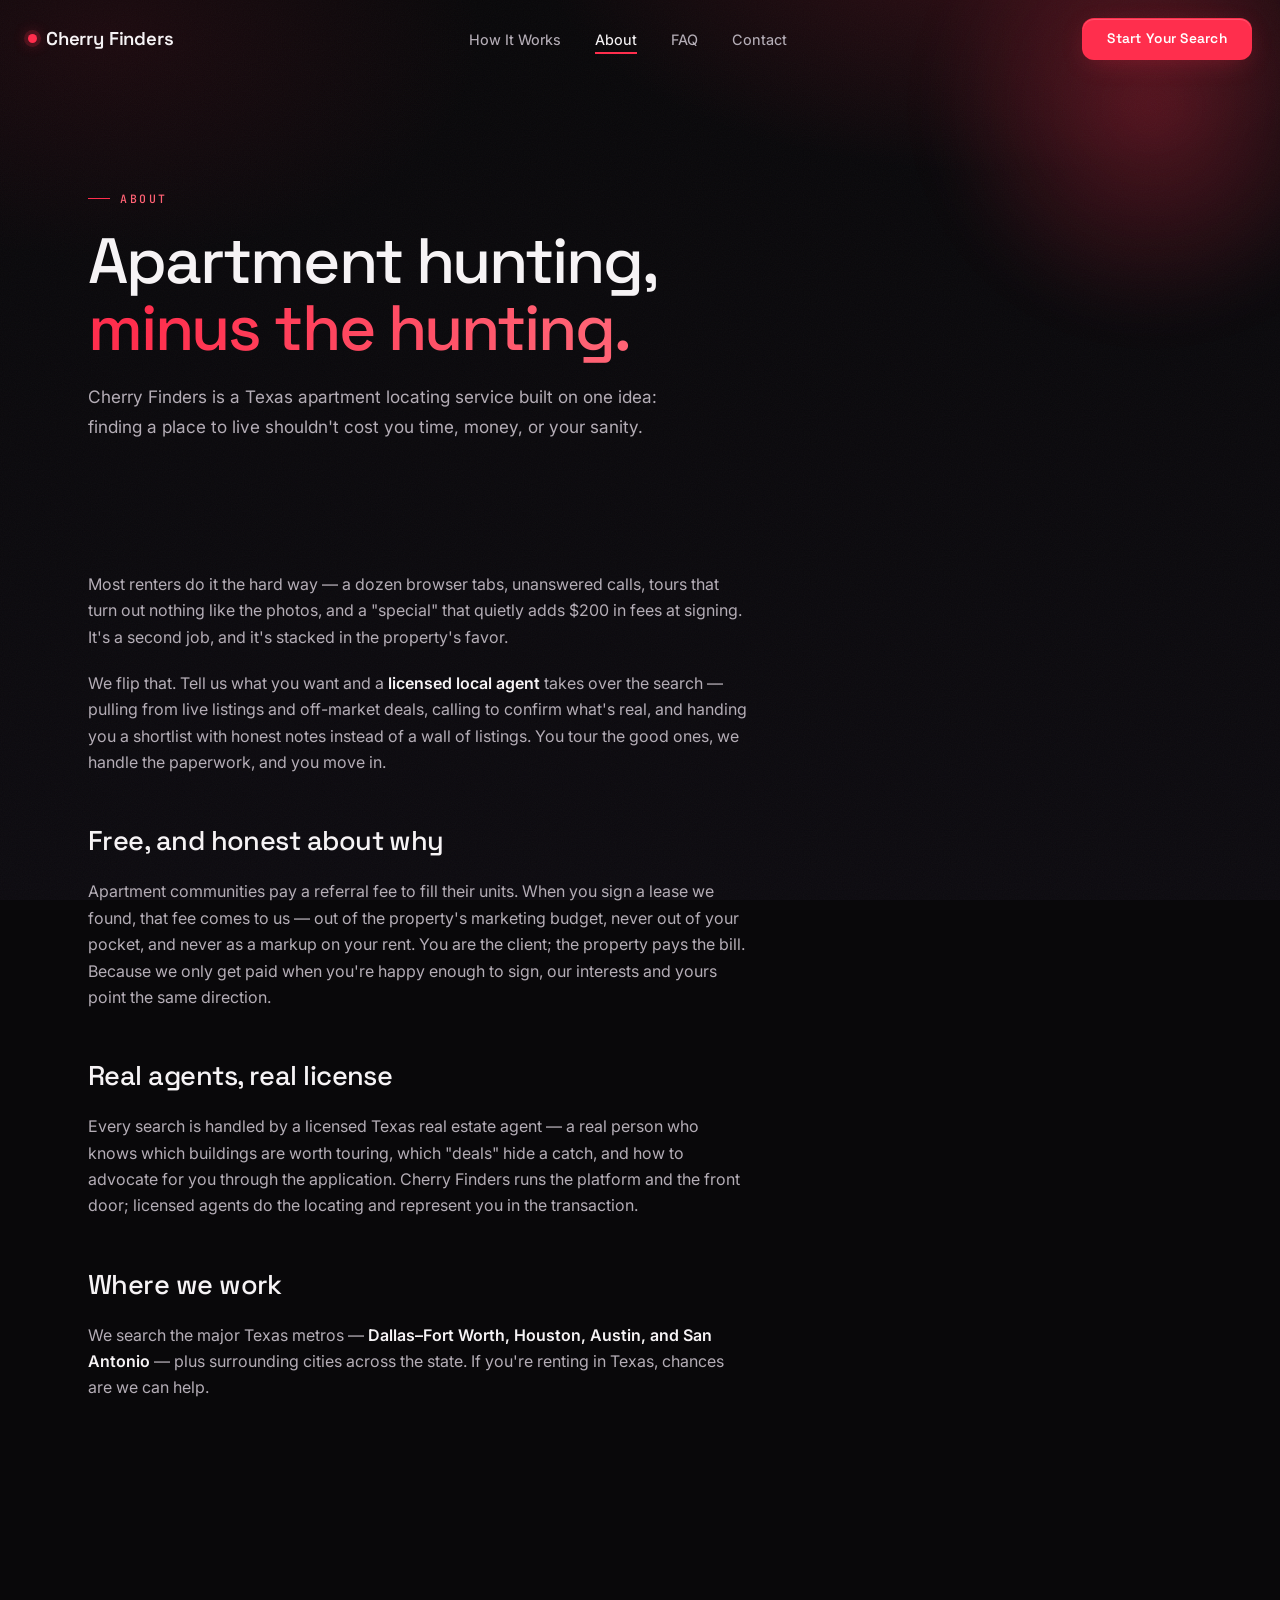
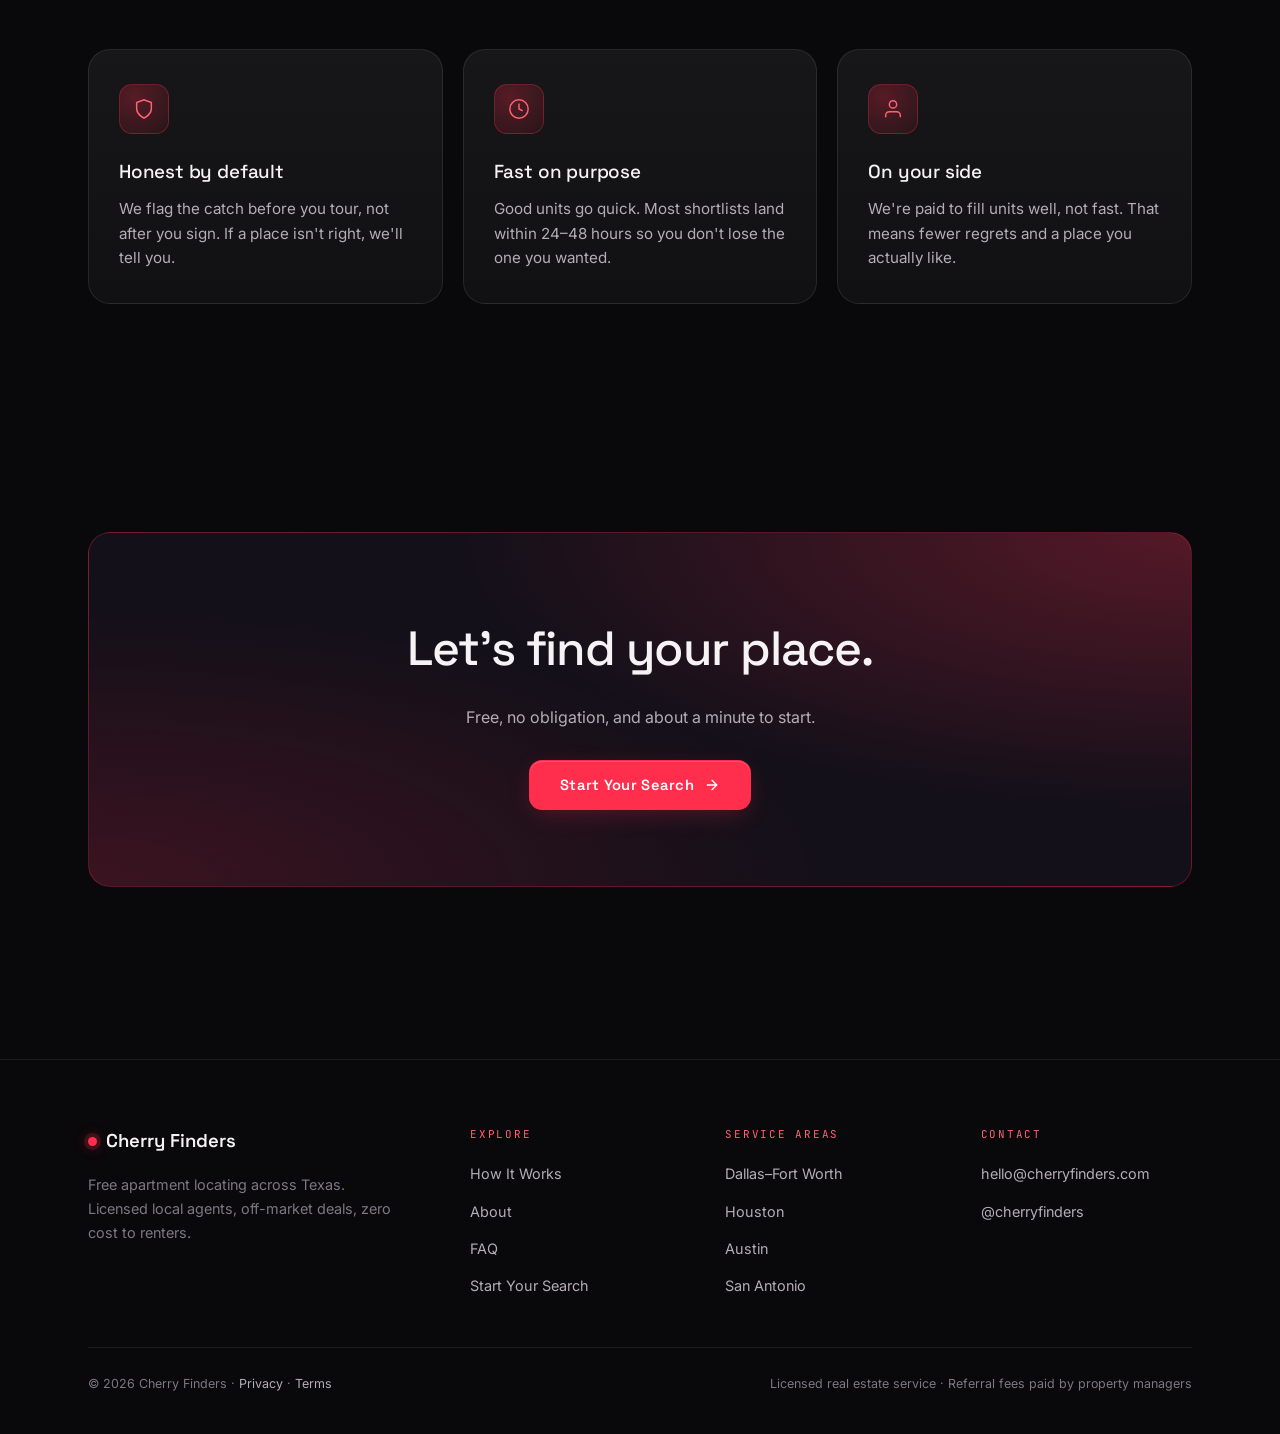
==== about.html @ 79b04521 "Add files via upload" ====
<!doctype html>
<html lang="en">
<head>
<meta charset="utf-8">
<meta name="viewport" content="width=device-width, initial-scale=1, viewport-fit=cover">
<meta name="description" content="About Cherry Finders — a Texas apartment locating service pairing renters with licensed local agents. Free to you, honest by design.">
<meta name="theme-color" content="#09080A">
<title>About</title>
<link rel="icon" href="data:image/svg+xml,%3Csvg xmlns='http://www.w3.org/2000/svg' viewBox='0 0 32 32'%3E%3Crect width='32' height='32' rx='7' fill='%2309080A'/%3E%3Ccircle cx='16' cy='19' r='7' fill='%23FF2E4D'/%3E%3Cpath d='M16 12 C18 6, 23 5, 26 6' stroke='%23FF6274' stroke-width='2' fill='none' stroke-linecap='round'/%3E%3C/svg%3E">
<link rel="preconnect" href="https://fonts.googleapis.com">
<link rel="preconnect" href="https://fonts.gstatic.com" crossorigin>
<link rel="stylesheet" href="https://fonts.googleapis.com/css2?family=Space+Grotesk:wght@400;500;600;700&family=Inter:wght@400;500;600&family=JetBrains+Mono:wght@400;500&display=swap">
<link rel="stylesheet" href="style.css">
</head>
<body>

<nav class="nav">
  <a class="brand" href="index.html"><span class="brand-dot"></span>Cherry Finders</a>
  <ul class="nav-links">
    <li><a href="how-it-works.html">How It Works</a></li>
    <li><a href="about.html" aria-current="page">About</a></li>
    <li><a href="faq.html">FAQ</a></li>
    <li><a href="contact.html">Contact</a></li>
  </ul>
  <div class="nav-right">
    <a class="btn btn-cherry" href="search.html">Start Your Search</a>
    <button class="nav-toggle" aria-label="Open menu" aria-expanded="false" aria-controls="mobileMenu"><span></span></button>
  </div>
</nav>
<div class="mobile-menu" id="mobileMenu">
  <a href="how-it-works.html">How It Works</a>
  <a href="about.html">About</a>
  <a href="faq.html">FAQ</a>
  <a href="contact.html">Contact</a>
  <a class="btn btn-cherry" href="search.html">Start Your Search</a>
</div>

<header class="page-head">
  <div class="hero-blob" aria-hidden="true"></div>
  <div class="wrap">
    <span class="eyebrow">About</span>
    <h1>Apartment hunting,<br><span class="grad">minus the hunting.</span></h1>
    <p class="lead">Cherry Finders is a Texas apartment locating service built on one idea: finding a place to live shouldn't cost you time, money, or your sanity.</p>
  </div>
</header>

<section class="section" style="padding-top:clamp(24px,4vw,48px)">
  <div class="wrap">
    <div class="prose reveal">
      <p>Most renters do it the hard way — a dozen browser tabs, unanswered calls, tours that turn out nothing like the photos, and a "special" that quietly adds $200 in fees at signing. It's a second job, and it's stacked in the property's favor.</p>
      <p>We flip that. Tell us what you want and a <strong>licensed local agent</strong> takes over the search — pulling from live listings and off-market deals, calling to confirm what's real, and handing you a shortlist with honest notes instead of a wall of listings. You tour the good ones, we handle the paperwork, and you move in.</p>

      <h2>Free, and honest about why</h2>
      <p>Apartment communities pay a referral fee to fill their units. When you sign a lease we found, that fee comes to us — out of the property's marketing budget, never out of your pocket, and never as a markup on your rent. You are the client; the property pays the bill. Because we only get paid when you're happy enough to sign, our interests and yours point the same direction.</p>

      <h2>Real agents, real license</h2>
      <p>Every search is handled by a licensed Texas real estate agent — a real person who knows which buildings are worth touring, which "deals" hide a catch, and how to advocate for you through the application. Cherry Finders runs the platform and the front door; licensed agents do the locating and represent you in the transaction.</p>

      <h2>Where we work</h2>
      <p>We search the major Texas metros — <strong>Dallas–Fort Worth, Houston, Austin, and San Antonio</strong> — plus surrounding cities across the state. If you're renting in Texas, chances are we can help.</p>
    </div>
  </div>
</section>

<!-- VALUES -->
<section class="section section--tight">
  <div class="wrap">
    <div class="grid grid-3 reveal">
      <article class="feature">
        <div class="feat-icon"><svg viewBox="0 0 24 24"><path d="M12 22s8-4 8-10V5l-8-3-8 3v7c0 6 8 10 8 10z"/></svg></div>
        <h3>Honest by default</h3>
        <p>We flag the catch before you tour, not after you sign. If a place isn't right, we'll tell you.</p>
      </article>
      <article class="feature reveal-d1">
        <div class="feat-icon"><svg viewBox="0 0 24 24"><circle cx="12" cy="12" r="10"/><polyline points="12 6 12 12 16 14"/></svg></div>
        <h3>Fast on purpose</h3>
        <p>Good units go quick. Most shortlists land within 24–48 hours so you don't lose the one you wanted.</p>
      </article>
      <article class="feature reveal-d2">
        <div class="feat-icon"><svg viewBox="0 0 24 24"><path d="M20 21v-2a4 4 0 0 0-4-4H8a4 4 0 0 0-4 4v2"/><circle cx="12" cy="7" r="4"/></svg></div>
        <h3>On your side</h3>
        <p>We're paid to fill units well, not fast. That means fewer regrets and a place you actually like.</p>
      </article>
    </div>
  </div>
</section>

<section class="section">
  <div class="wrap">
    <div class="cta-band reveal">
      <h2>Let's find your place.</h2>
      <p>Free, no obligation, and about a minute to start.</p>
      <a class="btn btn-cherry btn-lg" href="search.html">Start Your Search
        <svg viewBox="0 0 24 24" fill="none" stroke="currentColor" stroke-width="2" stroke-linecap="round" stroke-linejoin="round"><line x1="5" y1="12" x2="19" y2="12"/><polyline points="12 5 19 12 12 19"/></svg>
      </a>
    </div>
  </div>
</section>

<footer class="footer">
  <div class="wrap">
    <div class="footer-grid">
      <div>
        <a class="footer-brand" href="index.html"><span class="brand-dot"></span>Cherry Finders</a>
        <p class="footer-tag">Free apartment locating across Texas. Licensed local agents, off-market deals, zero cost to renters.</p>
      </div>
      <div>
        <div class="foot-label">Explore</div>
        <ul class="foot-links">
          <li><a href="how-it-works.html">How It Works</a></li>
          <li><a href="about.html">About</a></li>
          <li><a href="faq.html">FAQ</a></li>
          <li><a href="search.html">Start Your Search</a></li>
        </ul>
      </div>
      <div>
        <div class="foot-label">Service Areas</div>
        <ul class="foot-links">
          <li><a href="search.html">Dallas–Fort Worth</a></li>
          <li><a href="search.html">Houston</a></li>
          <li><a href="search.html">Austin</a></li>
          <li><a href="search.html">San Antonio</a></li>
        </ul>
      </div>
      <div>
        <div class="foot-label">Contact</div>
        <ul class="foot-links">
          <li><a href="mailto:hello@cherryfinders.com">hello@cherryfinders.com</a></li>
          <li><a href="https://instagram.com/cherryfinders" target="_blank" rel="noopener">@cherryfinders</a></li>
        </ul>
      </div>
    </div>
    <div class="footer-bottom">
      <p>© <span data-year>2026</span> Cherry Finders · <a href="contact.html">Privacy</a> · <a href="contact.html">Terms</a></p>
      <p>Licensed real estate service · Referral fees paid by property managers</p>
    </div>
  </div>
</footer>

<script src="main.js"></script>
</body>
</html>
---- style.css ----
/* ============================================================
   CHERRY FINDERS — shared design system
   "Midnight Cherry" — dark, sleek, futuristic
   One stylesheet for every page.
   ============================================================ */

/* ── FONTS ─────────────────────────────────────────────────── */
/* Loaded via <link> in each page's <head>:
   Space Grotesk (display/ui) · Inter (body) · JetBrains Mono (labels) */

/* ── TOKENS ────────────────────────────────────────────────── */
:root {
  /* warm near-blacks */
  --void:      #09080A;
  --void-2:    #0D0B10;
  --panel:     #141019;
  --panel-2:   #1A1520;

  /* glass */
  --glass:     rgba(255,255,255,0.035);
  --glass-2:   rgba(255,255,255,0.06);
  --glass-brd: rgba(255,255,255,0.09);
  --glass-brd-2: rgba(255,255,255,0.16);

  /* cherry — the one accent */
  --cherry:      #FF2E4D;
  --cherry-2:    #FF6274;
  --cherry-deep: #C81E3A;
  --cherry-ink:  #3A0D16;
  --cherry-glow: rgba(255,46,77,0.30);

  /* text (warm whites) */
  --text:   #F6F3F5;
  --text-2: #B4ADB6;
  --text-3: #7E7784;

  --line:   rgba(255,255,255,0.08);
  --line-2: rgba(255,255,255,0.14);

  --radius:   16px;
  --radius-lg: 22px;
  --radius-sm: 10px;

  --wrap: 1160px;
  --ease: cubic-bezier(.22,.61,.36,1);

  color-scheme: dark;
}

/* ── RESET ─────────────────────────────────────────────────── */
*, *::before, *::after { box-sizing: border-box; }

html { scroll-behavior: smooth; -webkit-text-size-adjust: 100%; }

body {
  margin: 0;
  background: var(--void);
  color: var(--text);
  font-family: 'Inter', system-ui, -apple-system, sans-serif;
  font-size: 16px;
  line-height: 1.65;
  overflow-x: hidden;
  -webkit-font-smoothing: antialiased;
  text-rendering: optimizeLegibility;
  position: relative;
}

/* Fixed ambient background: warm void + faint cherry glow + grain */
body::before {
  content: '';
  position: fixed;
  inset: 0;
  z-index: -2;
  background:
    radial-gradient(60% 42% at 78% -6%, rgba(255,46,77,0.16), transparent 60%),
    radial-gradient(48% 40% at 8% 4%, rgba(200,30,58,0.10), transparent 62%),
    linear-gradient(180deg, var(--void) 0%, var(--void-2) 100%);
}
/* Subtle film grain for depth */
body::after {
  content: '';
  position: fixed;
  inset: 0;
  z-index: -1;
  pointer-events: none;
  opacity: 0.035;
  background-image: url("data:image/svg+xml,%3Csvg xmlns='http://www.w3.org/2000/svg' width='140' height='140'%3E%3Cfilter id='n'%3E%3CfeTurbulence type='fractalNoise' baseFrequency='0.85' numOctaves='2' stitchTiles='stitch'/%3E%3C/filter%3E%3Crect width='100%25' height='100%25' filter='url(%23n)'/%3E%3C/svg%3E");
}

img { max-width: 100%; display: block; }
a { color: inherit; }

::selection { background: var(--cherry); color: #fff; }

:focus-visible {
  outline: 2px solid var(--cherry-2);
  outline-offset: 3px;
  border-radius: 3px;
}

/* ── TYPO PRIMITIVES ───────────────────────────────────────── */
.display {
  font-family: 'Space Grotesk', 'Inter', sans-serif;
  font-weight: 500;
  letter-spacing: -0.02em;
  line-height: 1.04;
  text-wrap: balance;
}

.eyebrow {
  font-family: 'JetBrains Mono', ui-monospace, monospace;
  font-size: 0.72rem;
  font-weight: 500;
  letter-spacing: 0.22em;
  text-transform: uppercase;
  color: var(--cherry-2);
  display: inline-flex;
  align-items: center;
  gap: 10px;
}
.eyebrow::before {
  content: '';
  width: 22px;
  height: 1px;
  background: var(--cherry);
  display: inline-block;
}

.h2 {
  font-family: 'Space Grotesk', sans-serif;
  font-weight: 500;
  font-size: clamp(2rem, 4.4vw, 3.3rem);
  letter-spacing: -0.02em;
  line-height: 1.08;
  margin: 18px 0 0;
  text-wrap: balance;
  color: var(--text);
}
.h3 {
  font-family: 'Space Grotesk', sans-serif;
  font-weight: 500;
  font-size: 1.35rem;
  letter-spacing: -0.01em;
  line-height: 1.2;
  margin: 0;
  color: var(--text);
}
.grad {
  background: linear-gradient(100deg, var(--cherry) 10%, var(--cherry-2) 90%);
  -webkit-background-clip: text;
  background-clip: text;
  color: transparent;
}
.lead {
  font-size: 1.075rem;
  color: var(--text-2);
  line-height: 1.72;
  max-width: 54ch;
}
.mono { font-family: 'JetBrains Mono', ui-monospace, monospace; }

/* ── LAYOUT ────────────────────────────────────────────────── */
.wrap {
  width: 100%;
  max-width: var(--wrap);
  margin: 0 auto;
  padding-inline: 28px;
}
.section { padding-block: clamp(72px, 11vw, 132px); position: relative; }
.section--tight { padding-block: clamp(56px, 8vw, 96px); }

.divider {
  height: 1px;
  border: 0;
  margin: 0;
  background: linear-gradient(90deg, transparent, var(--line-2), transparent);
}

/* ── NAV ───────────────────────────────────────────────────── */
.nav {
  position: fixed;
  top: 0; left: 0; right: 0;
  z-index: 200;
  padding: calc(env(safe-area-inset-top, 0px) + 18px) 28px 18px;
  display: flex;
  align-items: center;
  justify-content: space-between;
  transition: background .35s var(--ease), padding .35s var(--ease), border-color .35s;
  border-bottom: 1px solid transparent;
}
.nav.scrolled {
  background: rgba(9,8,10,0.72);
  backdrop-filter: blur(16px) saturate(140%);
  -webkit-backdrop-filter: blur(16px) saturate(140%);
  border-bottom-color: var(--line);
  padding-top: calc(env(safe-area-inset-top, 0px) + 12px);
  padding-bottom: 12px;
}
.brand {
  font-family: 'Space Grotesk', sans-serif;
  font-weight: 600;
  font-size: 1.16rem;
  letter-spacing: -0.01em;
  color: var(--text);
  text-decoration: none;
  display: inline-flex;
  align-items: center;
  gap: 9px;
  white-space: nowrap;
}
.brand-dot {
  width: 9px; height: 9px;
  border-radius: 50%;
  background: var(--cherry);
  box-shadow: 0 0 0 4px rgba(255,46,77,0.16), 0 0 14px 2px var(--cherry-glow);
  flex-shrink: 0;
}
.nav-links {
  display: flex;
  align-items: center;
  gap: 34px;
  list-style: none;
  margin: 0; padding: 0;
}
.nav-links a {
  font-size: 0.9rem;
  font-weight: 450;
  color: var(--text-2);
  text-decoration: none;
  transition: color .2s;
  position: relative;
}
.nav-links a:hover, .nav-links a[aria-current="page"] { color: var(--text); }
.nav-links a[aria-current="page"]::after {
  content: '';
  position: absolute;
  left: 0; right: 0; bottom: -6px;
  height: 1.5px;
  background: var(--cherry);
}
.nav-right { display: flex; align-items: center; gap: 18px; }

/* Hamburger */
.nav-toggle {
  display: none;
  width: 42px; height: 42px;
  border: 1px solid var(--glass-brd);
  background: var(--glass);
  border-radius: 11px;
  cursor: pointer;
  padding: 0;
  position: relative;
}
.nav-toggle span,
.nav-toggle span::before,
.nav-toggle span::after {
  content: '';
  position: absolute;
  left: 50%; top: 50%;
  width: 17px; height: 1.5px;
  background: var(--text);
  transform: translate(-50%,-50%);
  transition: transform .3s var(--ease), opacity .2s;
}
.nav-toggle span::before { transform: translate(-50%,-6px); }
.nav-toggle span::after  { transform: translate(-50%,5px); }
body.menu-open .nav-toggle span { background: transparent; }
body.menu-open .nav-toggle span::before { transform: translate(-50%,-50%) rotate(45deg); }
body.menu-open .nav-toggle span::after  { transform: translate(-50%,-50%) rotate(-45deg); }

/* Mobile menu overlay */
.mobile-menu {
  position: fixed;
  inset: 0;
  z-index: 150;
  background: rgba(9,8,10,0.96);
  backdrop-filter: blur(20px);
  -webkit-backdrop-filter: blur(20px);
  display: flex;
  flex-direction: column;
  justify-content: center;
  gap: 8px;
  padding: 32px;
  opacity: 0;
  visibility: hidden;
  transition: opacity .35s var(--ease), visibility .35s;
}
body.menu-open .mobile-menu { opacity: 1; visibility: visible; }
.mobile-menu a {
  font-family: 'Space Grotesk', sans-serif;
  font-size: 2rem;
  font-weight: 500;
  color: var(--text);
  text-decoration: none;
  padding: 10px 0;
  letter-spacing: -0.01em;
  border-bottom: 1px solid var(--line);
  transition: color .2s, padding-left .2s;
}
.mobile-menu a:hover { color: var(--cherry-2); padding-left: 8px; }
.mobile-menu .btn { margin-top: 24px; font-size: 0.9rem; }

/* ── BUTTONS ───────────────────────────────────────────────── */
.btn {
  --bg: var(--cherry);
  display: inline-flex;
  align-items: center;
  justify-content: center;
  gap: 10px;
  font-family: 'Space Grotesk', sans-serif;
  font-size: 0.86rem;
  font-weight: 600;
  letter-spacing: 0.02em;
  padding: 13px 24px;
  border-radius: 12px;
  border: 1px solid transparent;
  cursor: pointer;
  text-decoration: none;
  transition: transform .18s var(--ease), background .2s, box-shadow .25s, border-color .2s, color .2s;
  white-space: nowrap;
  line-height: 1;
}
.btn svg { width: 16px; height: 16px; }
.btn-cherry {
  background: var(--cherry);
  color: #fff;
  box-shadow: 0 6px 26px -6px var(--cherry-glow), inset 0 1px 0 rgba(255,255,255,0.18);
}
.btn-cherry:hover {
  background: var(--cherry-2);
  transform: translateY(-2px);
  box-shadow: 0 12px 34px -6px var(--cherry-glow), inset 0 1px 0 rgba(255,255,255,0.2);
}
.btn-ghost {
  background: var(--glass);
  color: var(--text);
  border-color: var(--glass-brd);
  backdrop-filter: blur(6px);
}
.btn-ghost:hover {
  border-color: var(--glass-brd-2);
  background: var(--glass-2);
  transform: translateY(-2px);
}
.btn-lg { padding: 16px 30px; font-size: 0.92rem; border-radius: 13px; }
.btn-block { width: 100%; }

/* ── HERO ──────────────────────────────────────────────────── */
.hero {
  position: relative;
  padding-top: clamp(150px, 22vh, 220px);
  padding-bottom: clamp(72px, 11vw, 128px);
  overflow: hidden;
}
.hero-grid {
  position: absolute;
  inset: 0;
  z-index: -1;
  background-image:
    linear-gradient(var(--line) 1px, transparent 1px),
    linear-gradient(90deg, var(--line) 1px, transparent 1px);
  background-size: 58px 58px;
  -webkit-mask-image: radial-gradient(120% 90% at 70% 0%, #000 20%, transparent 72%);
          mask-image: radial-gradient(120% 90% at 70% 0%, #000 20%, transparent 72%);
  opacity: 0.5;
}
.hero-blob {
  position: absolute;
  top: -18%; right: -8%;
  width: 620px; height: 620px;
  max-width: 90vw;
  border-radius: 50%;
  z-index: -1;
  background: radial-gradient(circle at 50% 50%, rgba(255,46,77,0.30), rgba(255,46,77,0.05) 55%, transparent 70%);
  filter: blur(20px);
  animation: drift 16s var(--ease) infinite alternate;
}
@keyframes drift {
  from { transform: translate(0,0) scale(1); }
  to   { transform: translate(-40px,30px) scale(1.08); }
}
.hero-inner { max-width: 820px; }
.hero h1 {
  font-family: 'Space Grotesk', sans-serif;
  font-weight: 500;
  font-size: clamp(2.7rem, 7vw, 5.2rem);
  letter-spacing: -0.03em;
  line-height: 1.02;
  margin: 22px 0 0;
  text-wrap: balance;
}
.hero p.lead { margin-top: 26px; font-size: clamp(1.05rem, 1.6vw, 1.22rem); max-width: 46ch; }
.hero-actions {
  display: flex;
  flex-wrap: wrap;
  gap: 14px;
  margin-top: 38px;
}
.trust-row {
  display: flex;
  flex-wrap: wrap;
  align-items: center;
  gap: 12px 26px;
  margin-top: 46px;
  padding-top: 28px;
  border-top: 1px solid var(--line);
  font-family: 'JetBrains Mono', monospace;
  font-size: 0.78rem;
  color: var(--text-3);
  letter-spacing: 0.02em;
}
.trust-row b { color: var(--text); font-weight: 600; }
.trust-row .star { color: var(--cherry-2); }
.trust-sep { width: 1px; height: 14px; background: var(--line-2); }

/* ── PANEL / CARD PRIMITIVES ───────────────────────────────── */
.panel {
  background: linear-gradient(180deg, var(--glass-2), var(--glass));
  border: 1px solid var(--glass-brd);
  border-radius: var(--radius-lg);
  backdrop-filter: blur(8px);
  -webkit-backdrop-filter: blur(8px);
}

/* split two-column block (collapses on mobile) */
.split { display: grid; grid-template-columns: 1.05fr 0.95fr; gap: 44px; align-items: center; }
@media (max-width: 820px) { .split { grid-template-columns: 1fr; gap: 30px; } }

/* section header block */
.sec-head { max-width: 640px; }
.sec-head .lead { margin-top: 18px; }
.sec-head--center { margin-inline: auto; text-align: center; }
.sec-head--center .eyebrow { justify-content: center; }
.sec-head--center .lead { margin-inline: auto; }

/* ── FEATURE GRID ──────────────────────────────────────────── */
.grid { display: grid; gap: 20px; }
.grid-3 { grid-template-columns: repeat(3, 1fr); }
.grid-2 { grid-template-columns: repeat(2, 1fr); }

.feature {
  position: relative;
  padding: 34px 30px 32px;
  background: linear-gradient(180deg, var(--glass-2), var(--glass));
  border: 1px solid var(--glass-brd);
  border-radius: var(--radius-lg);
  overflow: hidden;
  transition: transform .3s var(--ease), border-color .3s, box-shadow .3s;
}
.feature::after {
  content: '';
  position: absolute;
  inset: 0;
  border-radius: inherit;
  padding: 1px;
  background: linear-gradient(140deg, var(--cherry), transparent 45%);
  -webkit-mask: linear-gradient(#000 0 0) content-box, linear-gradient(#000 0 0);
          mask: linear-gradient(#000 0 0) content-box, linear-gradient(#000 0 0);
  -webkit-mask-composite: xor;
          mask-composite: exclude;
  opacity: 0;
  transition: opacity .3s;
  pointer-events: none;
}
.feature:hover { transform: translateY(-5px); border-color: var(--glass-brd-2); box-shadow: 0 22px 50px -24px rgba(0,0,0,0.7); }
.feature:hover::after { opacity: 0.7; }
.feat-icon {
  width: 50px; height: 50px;
  border-radius: 13px;
  display: grid; place-items: center;
  background: radial-gradient(circle at 30% 25%, rgba(255,46,77,0.28), rgba(255,46,77,0.08));
  border: 1px solid rgba(255,46,77,0.30);
  margin-bottom: 22px;
}
.feat-icon svg { width: 22px; height: 22px; fill: none; stroke: var(--cherry-2); stroke-width: 1.6; }
.feature h3 { font-family: 'Space Grotesk', sans-serif; font-size: 1.18rem; font-weight: 500; margin: 0 0 10px; letter-spacing: -0.01em; }
.feature p { margin: 0; font-size: 0.95rem; color: var(--text-2); line-height: 1.62; }

/* ── STEPS ─────────────────────────────────────────────────── */
.steps { display: grid; gap: 18px; grid-template-columns: repeat(4, 1fr); counter-reset: step; }
.step {
  position: relative;
  padding: 30px 24px;
  border: 1px solid var(--glass-brd);
  border-radius: var(--radius);
  background: var(--glass);
  transition: border-color .3s, transform .3s var(--ease);
}
.step:hover { border-color: var(--glass-brd-2); transform: translateY(-4px); }
.step-n {
  font-family: 'JetBrains Mono', monospace;
  font-size: 0.75rem;
  letter-spacing: 0.1em;
  color: var(--cherry-2);
  margin-bottom: 18px;
}
.step h3 { font-family: 'Space Grotesk', sans-serif; font-size: 1.15rem; font-weight: 500; margin: 0 0 9px; }
.step p { margin: 0; font-size: 0.92rem; color: var(--text-2); line-height: 1.6; }

/* ── STATS ─────────────────────────────────────────────────── */
.stats {
  display: grid;
  grid-template-columns: repeat(4, 1fr);
  border: 1px solid var(--glass-brd);
  border-radius: var(--radius-lg);
  overflow: hidden;
  background: linear-gradient(180deg, var(--glass-2), transparent);
}
.stat {
  padding: 40px 28px;
  border-right: 1px solid var(--line);
  text-align: center;
}
.stat:last-child { border-right: 0; }
.stat-num {
  font-family: 'Space Grotesk', sans-serif;
  font-weight: 400;
  font-size: clamp(2.4rem, 4vw, 3.2rem);
  letter-spacing: -0.03em;
  line-height: 1;
  color: var(--text);
}
.stat-num .grad { font-weight: 500; }
.stat-label {
  font-family: 'JetBrains Mono', monospace;
  font-size: 0.7rem;
  letter-spacing: 0.16em;
  text-transform: uppercase;
  color: var(--text-3);
  margin-top: 12px;
}

/* ── TESTIMONIALS ──────────────────────────────────────────── */
.quotes { display: grid; grid-template-columns: repeat(3,1fr); gap: 20px; }
.quote {
  padding: 32px 28px;
  border: 1px solid var(--glass-brd);
  border-radius: var(--radius-lg);
  background: linear-gradient(180deg, var(--glass-2), var(--glass));
  position: relative;
}
.quote .stars { color: var(--cherry-2); letter-spacing: 3px; font-size: 0.82rem; margin-bottom: 16px; }
.quote p {
  font-family: 'Space Grotesk', sans-serif;
  font-size: 1.05rem;
  font-weight: 400;
  line-height: 1.5;
  color: var(--text);
  margin: 0 0 20px;
  letter-spacing: -0.01em;
}
.quote .who { font-size: 0.82rem; font-weight: 600; color: var(--text); }
.quote .where { font-family: 'JetBrains Mono', monospace; font-size: 0.7rem; color: var(--cherry-2); margin-top: 3px; letter-spacing: 0.08em; }

/* ── CITIES / PILLS ────────────────────────────────────────── */
.pills { display: flex; flex-wrap: wrap; gap: 12px; }
.pill {
  font-family: 'JetBrains Mono', monospace;
  font-size: 0.82rem;
  letter-spacing: 0.04em;
  padding: 11px 20px;
  border: 1px solid var(--glass-brd);
  border-radius: 100px;
  background: var(--glass);
  color: var(--text-2);
  transition: border-color .25s, color .25s, background .25s;
}
.pill:hover { border-color: var(--cherry); color: var(--text); background: rgba(255,46,77,0.08); }

/* ── CTA BAND ──────────────────────────────────────────────── */
.cta-band {
  position: relative;
  border-radius: var(--radius-lg);
  padding: clamp(44px, 6vw, 76px);
  overflow: hidden;
  border: 1px solid rgba(255,46,77,0.28);
  background:
    radial-gradient(120% 140% at 100% 0%, rgba(255,46,77,0.28), transparent 55%),
    radial-gradient(120% 140% at 0% 100%, rgba(200,30,58,0.22), transparent 55%),
    var(--panel);
  text-align: center;
}
.cta-band h2 { font-family: 'Space Grotesk', sans-serif; font-weight: 500; font-size: clamp(1.9rem,4vw,3rem); letter-spacing: -0.02em; margin: 0; text-wrap: balance; }
.cta-band p { color: var(--text-2); margin: 16px auto 0; max-width: 46ch; }
.cta-band .btn { margin-top: 30px; }

/* ── FORMS ─────────────────────────────────────────────────── */
.form-layout {
  display: grid;
  grid-template-columns: 0.85fr 1.15fr;
  gap: 56px;
  align-items: start;
}
.form-aside .lead { margin-top: 18px; }
.form-checklist { list-style: none; margin: 30px 0 0; padding: 0; display: flex; flex-direction: column; gap: 14px; }
.form-checklist li { display: flex; gap: 13px; align-items: flex-start; font-size: 0.92rem; color: var(--text-2); }
.form-checklist svg { width: 20px; height: 20px; flex-shrink: 0; stroke: var(--cherry-2); fill: none; stroke-width: 2; margin-top: 1px; }

.form-card { padding: clamp(28px, 4vw, 42px); }
.form-card h2 { font-family: 'Space Grotesk', sans-serif; font-weight: 500; font-size: 1.5rem; margin: 0 0 6px; letter-spacing: -0.01em; }
.form-card .form-note { font-family: 'JetBrains Mono', monospace; font-size: 0.72rem; color: var(--text-3); letter-spacing: 0.06em; margin-bottom: 26px; }

.field { display: flex; flex-direction: column; gap: 7px; margin-bottom: 16px; }
.field > label,
.field-label {
  font-family: 'JetBrains Mono', monospace;
  font-size: 0.68rem;
  letter-spacing: 0.1em;
  text-transform: uppercase;
  color: var(--text-3);
}
.field-row { display: grid; grid-template-columns: 1fr 1fr; gap: 14px; }

input, select, textarea {
  width: 100%;
  font-family: 'Inter', sans-serif;
  font-size: 0.95rem;
  color: var(--text);
  background: rgba(255,255,255,0.03);
  border: 1px solid var(--glass-brd);
  border-radius: var(--radius-sm);
  padding: 13px 14px;
  outline: none;
  transition: border-color .2s, background .2s, box-shadow .2s;
  -webkit-appearance: none;
  appearance: none;
}
input::placeholder, textarea::placeholder { color: var(--text-3); }
input:focus, select:focus, textarea:focus {
  border-color: var(--cherry);
  background: rgba(255,46,77,0.05);
  box-shadow: 0 0 0 3px rgba(255,46,77,0.14);
}
select {
  background-image: url("data:image/svg+xml,%3Csvg xmlns='http://www.w3.org/2000/svg' width='14' height='14' viewBox='0 0 24 24' fill='none' stroke='%23B4ADB6' stroke-width='2'%3E%3Cpolyline points='6 9 12 15 18 9'/%3E%3C/svg%3E");
  background-repeat: no-repeat;
  background-position: right 14px center;
  padding-right: 38px;
  cursor: pointer;
}
select option { background: var(--panel); color: var(--text); }
textarea { resize: vertical; min-height: 92px; line-height: 1.55; }
input.invalid, select.invalid, textarea.invalid { border-color: var(--cherry); box-shadow: 0 0 0 3px rgba(255,46,77,0.16); }

.form-fine {
  font-size: 0.74rem;
  color: var(--text-3);
  line-height: 1.55;
  margin: 14px 0 0;
}
.form-error {
  color: var(--cherry-2);
  font-size: 0.82rem;
  font-weight: 500;
  margin: 14px 0 0;
}

/* honeypot */
.hp { position: absolute; left: -9999px; width: 1px; height: 1px; opacity: 0; }

/* success state */
.form-success { display: none; text-align: center; padding: 30px 10px; }
.form-success.show { display: block; }
form.sent { display: none; }
.success-badge {
  width: 62px; height: 62px;
  border-radius: 50%;
  display: grid; place-items: center;
  margin: 0 auto 20px;
  background: radial-gradient(circle at 30% 25%, var(--cherry-2), var(--cherry-deep));
  box-shadow: 0 0 0 6px rgba(255,46,77,0.14), 0 10px 30px -8px var(--cherry-glow);
}
.success-badge svg { width: 28px; height: 28px; fill: none; stroke: #fff; stroke-width: 2.6; }
.form-success h3 { font-family: 'Space Grotesk', sans-serif; font-weight: 500; font-size: 1.6rem; margin: 0 0 10px; }
.form-success p { color: var(--text-2); margin: 0; font-size: 0.95rem; }

/* ── FAQ ───────────────────────────────────────────────────── */
.faq { display: flex; flex-direction: column; gap: 0; border-top: 1px solid var(--line); }
.faq details {
  border-bottom: 1px solid var(--line);
}
.faq summary {
  list-style: none;
  cursor: pointer;
  padding: 26px 4px;
  display: flex;
  align-items: center;
  justify-content: space-between;
  gap: 24px;
  font-family: 'Space Grotesk', sans-serif;
  font-size: 1.12rem;
  font-weight: 500;
  color: var(--text);
  letter-spacing: -0.01em;
  transition: color .2s;
}
.faq summary::-webkit-details-marker { display: none; }
.faq summary:hover { color: var(--cherry-2); }
.faq-icon {
  position: relative;
  width: 20px; height: 20px;
  flex-shrink: 0;
}
.faq-icon::before, .faq-icon::after {
  content: '';
  position: absolute;
  background: var(--cherry-2);
  transition: transform .3s var(--ease);
}
.faq-icon::before { top: 9px; left: 0; width: 20px; height: 2px; }
.faq-icon::after  { left: 9px; top: 0; width: 2px; height: 20px; }
.faq details[open] .faq-icon::after { transform: scaleY(0); }
.faq-answer { padding: 0 4px 28px; color: var(--text-2); font-size: 0.98rem; line-height: 1.7; max-width: 68ch; }
.faq-answer a { color: var(--cherry-2); }

/* ── PAGE HEADER (interior pages) ──────────────────────────── */
.page-head {
  position: relative;
  padding-top: clamp(140px, 20vh, 190px);
  padding-bottom: clamp(40px, 6vw, 64px);
  overflow: hidden;
}
.page-head .hero-blob { width: 460px; height: 460px; top: -24%; }
.page-head h1 {
  font-family: 'Space Grotesk', sans-serif;
  font-weight: 500;
  font-size: clamp(2.4rem, 6vw, 4rem);
  letter-spacing: -0.03em;
  line-height: 1.05;
  margin: 20px 0 0;
  text-wrap: balance;
}
.page-head .lead { margin-top: 20px; }

/* generic prose (about) */
.prose { max-width: 66ch; }
.prose p { color: var(--text-2); margin: 0 0 20px; }
.prose h2 { font-family:'Space Grotesk',sans-serif; font-weight:500; font-size: 1.7rem; letter-spacing:-0.02em; margin: 44px 0 14px; color: var(--text); }
.prose strong { color: var(--text); font-weight: 600; }

/* two-up info cards (contact) */
.info-card {
  padding: 34px 30px;
  border: 1px solid var(--glass-brd);
  border-radius: var(--radius-lg);
  background: linear-gradient(180deg, var(--glass-2), var(--glass));
}
.info-card .feat-icon { margin-bottom: 18px; }
.info-card h3 { font-family:'Space Grotesk',sans-serif; font-weight:500; font-size:1.15rem; margin:0 0 8px; }
.info-card p { color: var(--text-2); font-size: 0.94rem; margin: 0 0 14px; }
.info-card a.link {
  font-family: 'JetBrains Mono', monospace;
  font-size: 0.86rem;
  color: var(--cherry-2);
  text-decoration: none;
  border-bottom: 1px solid rgba(255,98,116,0.35);
  padding-bottom: 2px;
  transition: border-color .2s;
  word-break: break-word;
}
.info-card a.link:hover { border-color: var(--cherry-2); }

/* ── FOOTER ────────────────────────────────────────────────── */
.footer {
  border-top: 1px solid var(--line);
  padding-block: 66px 40px;
  margin-top: 40px;
}
.footer-grid {
  display: grid;
  grid-template-columns: 1.6fr 1fr 1fr 1fr;
  gap: 44px;
  margin-bottom: 48px;
}
.footer-brand { font-family:'Space Grotesk',sans-serif; font-weight:600; font-size:1.16rem; color:var(--text); display:inline-flex; align-items:center; gap:9px; text-decoration:none; }
.footer-tag { color: var(--text-3); font-size: 0.9rem; line-height: 1.65; margin: 16px 0 0; max-width: 34ch; }
.foot-label {
  font-family:'JetBrains Mono',monospace;
  font-size:0.68rem; letter-spacing:0.16em; text-transform:uppercase;
  color: var(--cherry-2);
  margin-bottom: 16px;
}
.foot-links { list-style:none; margin:0; padding:0; display:flex; flex-direction:column; gap:11px; }
.foot-links a { font-size:0.9rem; color:var(--text-2); text-decoration:none; transition:color .2s; }
.foot-links a:hover { color: var(--text); }
.footer-bottom {
  border-top:1px solid var(--line);
  padding-top:26px;
  display:flex; justify-content:space-between; align-items:center; gap:16px; flex-wrap:wrap;
}
.footer-bottom p { margin:0; font-size:0.78rem; color:var(--text-3); }
.footer-bottom a { color: var(--text-2); text-decoration:none; }

/* ── REVEAL ANIMATION ──────────────────────────────────────── */
.reveal { opacity: 0; transform: translateY(24px); transition: opacity .7s var(--ease), transform .7s var(--ease); }
.reveal.in { opacity: 1; transform: none; }
.reveal-d1 { transition-delay: .08s; }
.reveal-d2 { transition-delay: .16s; }
.reveal-d3 { transition-delay: .24s; }

/* ── RESPONSIVE ────────────────────────────────────────────── */
@media (max-width: 940px) {
  .nav-links, .nav-right .btn { display: none; }
  .nav-toggle { display: block; }
  .grid-3, .quotes { grid-template-columns: 1fr 1fr; }
  .steps { grid-template-columns: 1fr 1fr; }
  .stats { grid-template-columns: 1fr 1fr; }
  .stat:nth-child(2) { border-right: 0; }
  .stat:nth-child(1), .stat:nth-child(2) { border-bottom: 1px solid var(--line); }
  .form-layout { grid-template-columns: 1fr; gap: 40px; }
  .footer-grid { grid-template-columns: 1fr 1fr; gap: 36px; }
}
@media (max-width: 620px) {
  .wrap { padding-inline: 20px; }
  .nav { padding-inline: 20px; }
  .grid-3, .grid-2, .quotes, .steps { grid-template-columns: 1fr; }
  .stats { grid-template-columns: 1fr 1fr; }
  .field-row { grid-template-columns: 1fr; }
  .footer-grid { grid-template-columns: 1fr; gap: 30px; }
  .hero-actions { flex-direction: column; align-items: stretch; }
  .hero-actions .btn { width: 100%; }
  .trust-sep { display: none; }
}

/* ── MOTION SAFETY ─────────────────────────────────────────── */
@media (prefers-reduced-motion: reduce) {
  html { scroll-behavior: auto; }
  .reveal { opacity: 1; transform: none; transition: none; }
  .hero-blob { animation: none; }
  * { transition-duration: .01ms !important; }
}
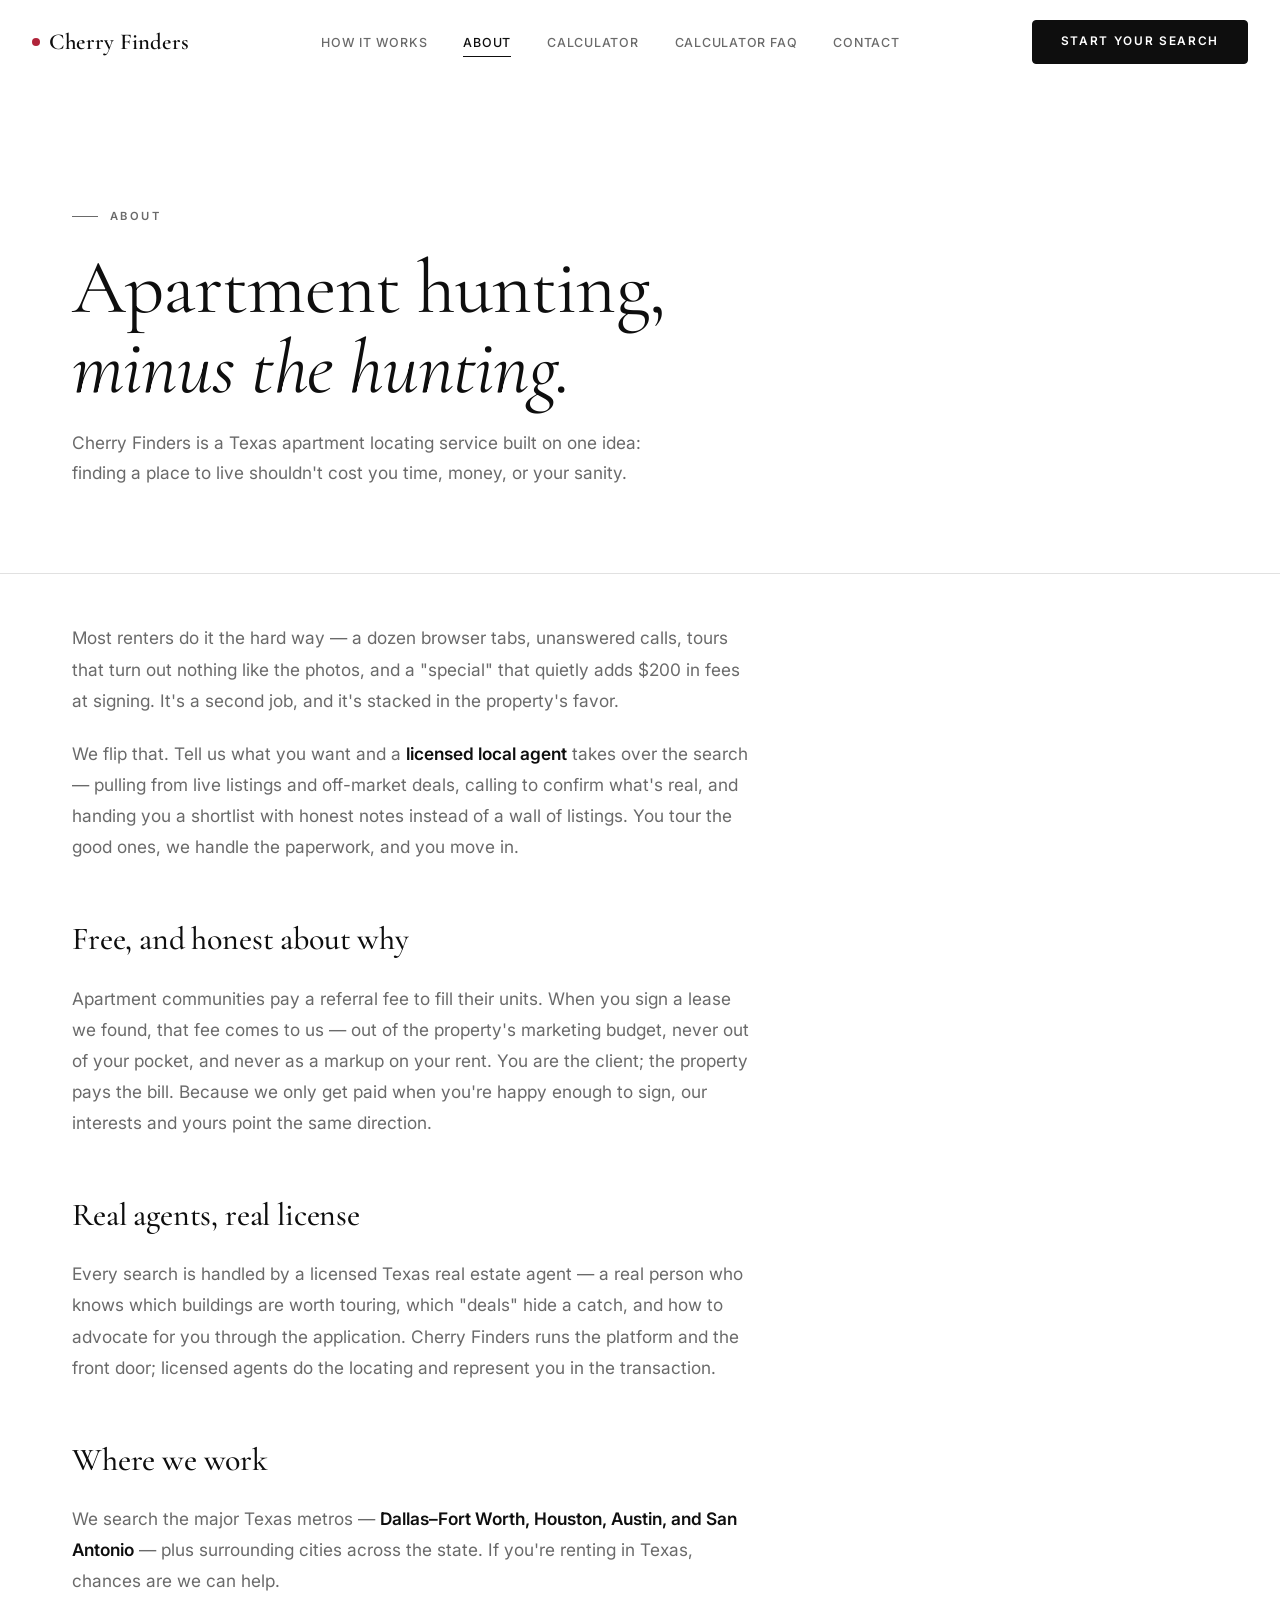
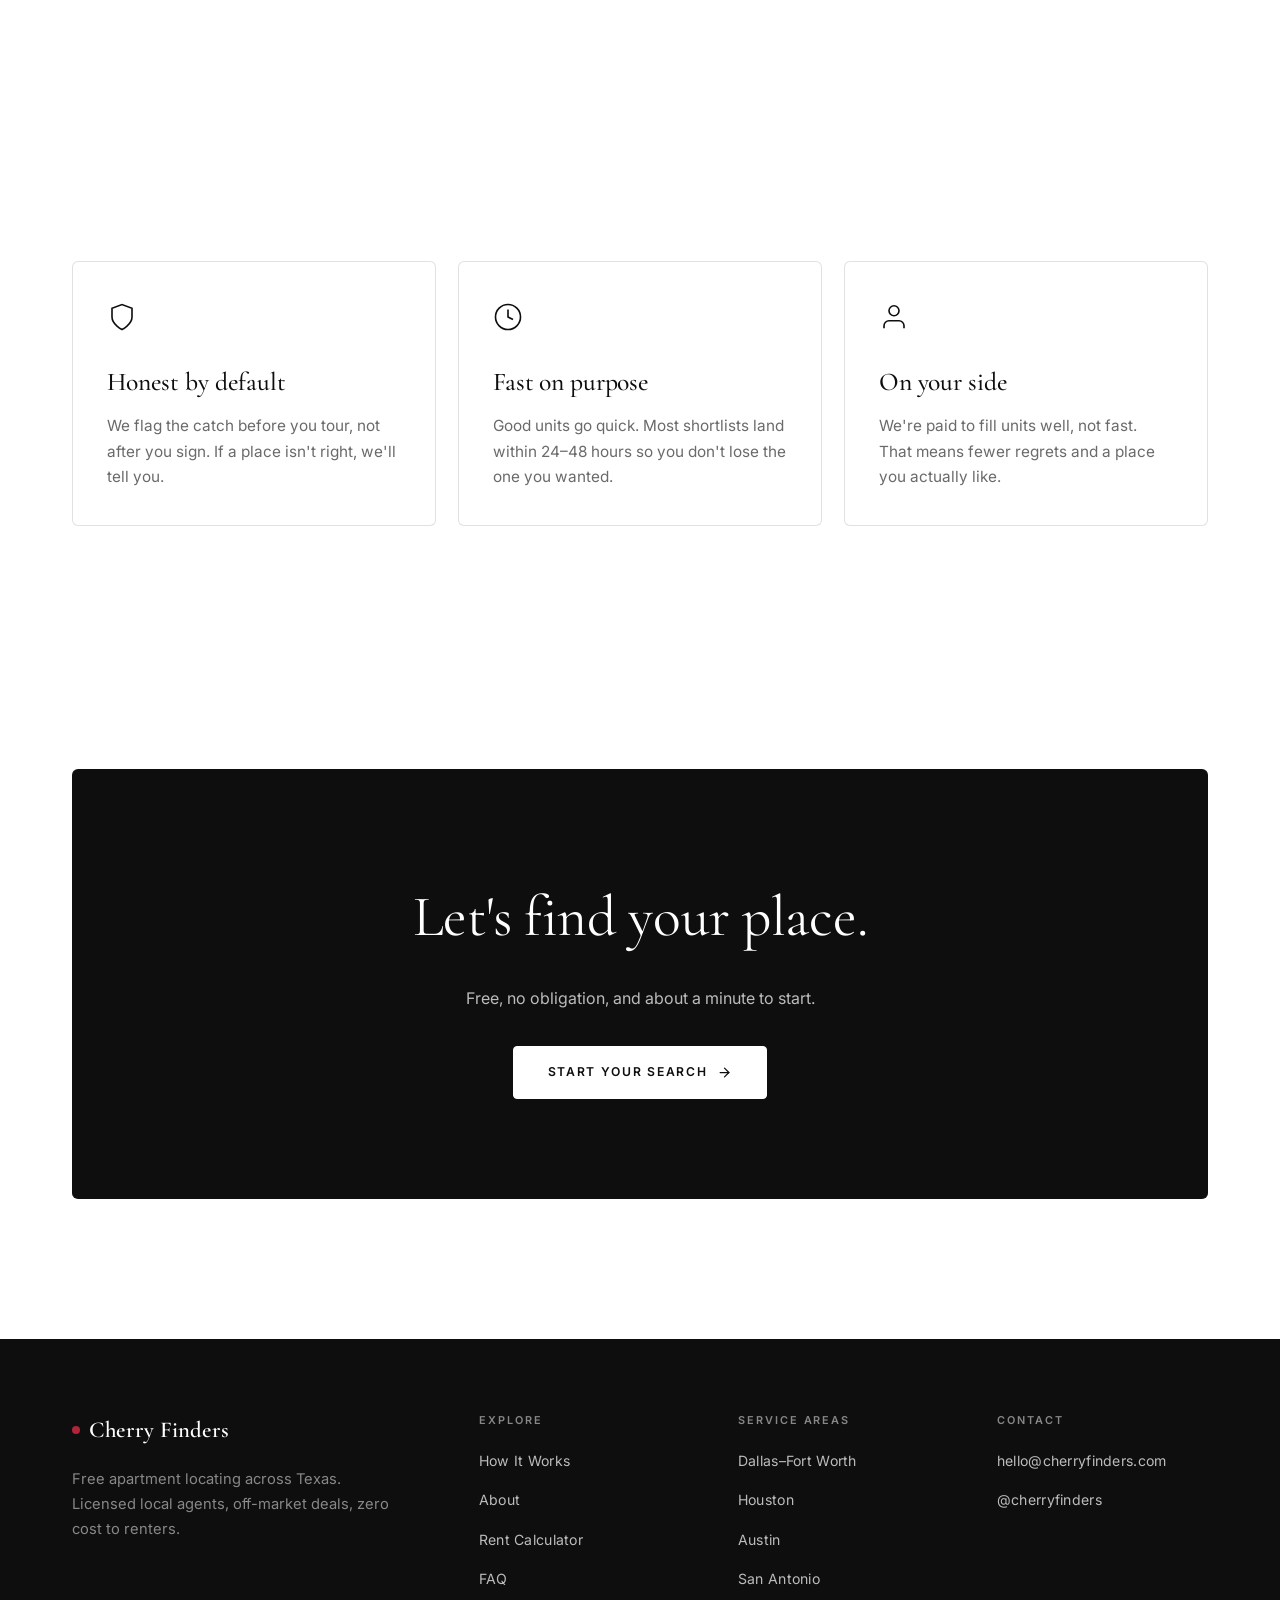
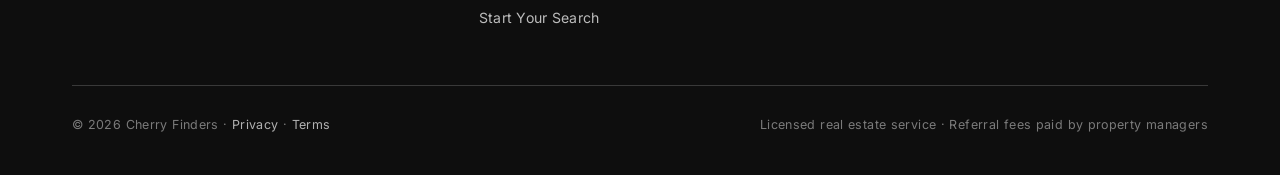
==== commit 44a982bb: "Update theme color and navigation links in about.html" ====
--- a/about.html
+++ b/about.html
@@ -4,12 +4,12 @@
 <meta charset="utf-8">
 <meta name="viewport" content="width=device-width, initial-scale=1, viewport-fit=cover">
 <meta name="description" content="About Cherry Finders — a Texas apartment locating service pairing renters with licensed local agents. Free to you, honest by design.">
-<meta name="theme-color" content="#09080A">
+<meta name="theme-color" content="#FFFFFF">
 <title>About</title>
 <link rel="icon" href="data:image/svg+xml,%3Csvg xmlns='http://www.w3.org/2000/svg' viewBox='0 0 32 32'%3E%3Crect width='32' height='32' rx='7' fill='%2309080A'/%3E%3Ccircle cx='16' cy='19' r='7' fill='%23FF2E4D'/%3E%3Cpath d='M16 12 C18 6, 23 5, 26 6' stroke='%23FF6274' stroke-width='2' fill='none' stroke-linecap='round'/%3E%3C/svg%3E">
 <link rel="preconnect" href="https://fonts.googleapis.com">
 <link rel="preconnect" href="https://fonts.gstatic.com" crossorigin>
-<link rel="stylesheet" href="https://fonts.googleapis.com/css2?family=Space+Grotesk:wght@400;500;600;700&family=Inter:wght@400;500;600&family=JetBrains+Mono:wght@400;500&display=swap">
+<link rel="stylesheet" href="https://fonts.googleapis.com/css2?family=Cormorant+Garamond:ital,wght@0,300;0,400;0,500;0,600;1,300;1,400;1,500&family=Inter:wght@400;500;600;700&display=swap">
 <link rel="stylesheet" href="style.css">
 </head>
 <body>
@@ -19,7 +19,9 @@
   <ul class="nav-links">
     <li><a href="how-it-works.html">How It Works</a></li>
     <li><a href="about.html" aria-current="page">About</a></li>
-    <li><a href="faq.html">FAQ</a></li>
+    <li><a href="rent-calculator.html">Calculator</a></li>
+    <li><a href="rent-calculator.html">Calculator</a>
+  <a href="faq.html">FAQ</a></li>
     <li><a href="contact.html">Contact</a></li>
   </ul>
   <div class="nav-right">
@@ -109,6 +111,7 @@
         <ul class="foot-links">
           <li><a href="how-it-works.html">How It Works</a></li>
           <li><a href="about.html">About</a></li>
+          <li><a href="rent-calculator.html">Rent Calculator</a></li>
           <li><a href="faq.html">FAQ</a></li>
           <li><a href="search.html">Start Your Search</a></li>
         </ul>
--- a/style.css
+++ b/style.css
@@ -1,187 +1,124 @@
 /* ============================================================
    CHERRY FINDERS — shared design system
-   "Midnight Cherry" — dark, sleek, futuristic
+   "Editorial Mono" — black & white, luxury real-estate
+   Inspired by high-end marketplace aesthetics.
    One stylesheet for every page.
    ============================================================ */
 
-/* ── FONTS ─────────────────────────────────────────────────── */
-/* Loaded via <link> in each page's <head>:
-   Space Grotesk (display/ui) · Inter (body) · JetBrains Mono (labels) */
+/* Fonts per-page: Cormorant Garamond (display) · Inter (UI/body) */
 
 /* ── TOKENS ────────────────────────────────────────────────── */
 :root {
-  /* warm near-blacks */
-  --void:      #09080A;
-  --void-2:    #0D0B10;
-  --panel:     #141019;
-  --panel-2:   #1A1520;
-
-  /* glass */
-  --glass:     rgba(255,255,255,0.035);
-  --glass-2:   rgba(255,255,255,0.06);
-  --glass-brd: rgba(255,255,255,0.09);
-  --glass-brd-2: rgba(255,255,255,0.16);
-
-  /* cherry — the one accent */
-  --cherry:      #FF2E4D;
-  --cherry-2:    #FF6274;
-  --cherry-deep: #C81E3A;
-  --cherry-ink:  #3A0D16;
-  --cherry-glow: rgba(255,46,77,0.30);
-
-  /* text (warm whites) */
-  --text:   #F6F3F5;
-  --text-2: #B4ADB6;
-  --text-3: #7E7784;
-
-  --line:   rgba(255,255,255,0.08);
-  --line-2: rgba(255,255,255,0.14);
-
-  --radius:   16px;
-  --radius-lg: 22px;
-  --radius-sm: 10px;
-
-  --wrap: 1160px;
+  --paper:   #FFFFFF;
+  --paper-2: #F5F4F2;   /* subtle off-white for alt sections */
+  --ink:     #0E0E0E;   /* near-black */
+  --ink-2:   #6A6A6A;   /* gray */
+  --ink-3:   #9C9C9C;   /* light gray */
+  --black:   #0E0E0E;
+  --white:   #FFFFFF;
+
+  --line:   rgba(14,14,14,0.12);
+  --line-2: rgba(14,14,14,0.24);
+  --line-w: rgba(255,255,255,0.18);   /* on dark */
+
+  /* signature accent — used sparingly (logo mark, rating) */
+  --cherry:   #B0243A;
+  --cherry-2: #C8354C;
+
+  --radius:    4px;
+  --radius-lg: 6px;
+  --radius-pill: 100px;
+
+  --wrap: 1200px;
   --ease: cubic-bezier(.22,.61,.36,1);
 
-  color-scheme: dark;
+  color-scheme: light;
 }
 
 /* ── RESET ─────────────────────────────────────────────────── */
 *, *::before, *::after { box-sizing: border-box; }
-
 html { scroll-behavior: smooth; -webkit-text-size-adjust: 100%; }
-
 body {
   margin: 0;
-  background: var(--void);
-  color: var(--text);
+  background: var(--paper);
+  color: var(--ink);
   font-family: 'Inter', system-ui, -apple-system, sans-serif;
   font-size: 16px;
-  line-height: 1.65;
+  line-height: 1.7;
   overflow-x: hidden;
   -webkit-font-smoothing: antialiased;
   text-rendering: optimizeLegibility;
-  position: relative;
-}
-
-/* Fixed ambient background: warm void + faint cherry glow + grain */
-body::before {
-  content: '';
-  position: fixed;
-  inset: 0;
-  z-index: -2;
-  background:
-    radial-gradient(60% 42% at 78% -6%, rgba(255,46,77,0.16), transparent 60%),
-    radial-gradient(48% 40% at 8% 4%, rgba(200,30,58,0.10), transparent 62%),
-    linear-gradient(180deg, var(--void) 0%, var(--void-2) 100%);
-}
-/* Subtle film grain for depth */
-body::after {
-  content: '';
-  position: fixed;
-  inset: 0;
-  z-index: -1;
-  pointer-events: none;
-  opacity: 0.035;
-  background-image: url("data:image/svg+xml,%3Csvg xmlns='http://www.w3.org/2000/svg' width='140' height='140'%3E%3Cfilter id='n'%3E%3CfeTurbulence type='fractalNoise' baseFrequency='0.85' numOctaves='2' stitchTiles='stitch'/%3E%3C/filter%3E%3Crect width='100%25' height='100%25' filter='url(%23n)'/%3E%3C/svg%3E");
-}
-
+}
 img { max-width: 100%; display: block; }
 a { color: inherit; }
-
-::selection { background: var(--cherry); color: #fff; }
-
-:focus-visible {
-  outline: 2px solid var(--cherry-2);
-  outline-offset: 3px;
-  border-radius: 3px;
-}
+::selection { background: var(--ink); color: #fff; }
+:focus-visible { outline: 2px solid var(--ink); outline-offset: 3px; }
 
 /* ── TYPO PRIMITIVES ───────────────────────────────────────── */
 .display {
-  font-family: 'Space Grotesk', 'Inter', sans-serif;
-  font-weight: 500;
-  letter-spacing: -0.02em;
-  line-height: 1.04;
+  font-family: 'Cormorant Garamond', Georgia, serif;
+  font-weight: 400;
+  letter-spacing: 0;
+  line-height: 1.06;
   text-wrap: balance;
 }
-
 .eyebrow {
-  font-family: 'JetBrains Mono', ui-monospace, monospace;
-  font-size: 0.72rem;
-  font-weight: 500;
+  font-family: 'Inter', sans-serif;
+  font-size: 0.7rem;
+  font-weight: 600;
   letter-spacing: 0.22em;
   text-transform: uppercase;
-  color: var(--cherry-2);
+  color: var(--ink-2);
   display: inline-flex;
   align-items: center;
-  gap: 10px;
+  gap: 12px;
 }
 .eyebrow::before {
   content: '';
-  width: 22px;
-  height: 1px;
-  background: var(--cherry);
+  width: 26px; height: 1px;
+  background: var(--ink-2);
   display: inline-block;
 }
-
 .h2 {
-  font-family: 'Space Grotesk', sans-serif;
-  font-weight: 500;
-  font-size: clamp(2rem, 4.4vw, 3.3rem);
-  letter-spacing: -0.02em;
+  font-family: 'Cormorant Garamond', Georgia, serif;
+  font-weight: 400;
+  font-size: clamp(2.3rem, 4.8vw, 3.8rem);
+  letter-spacing: -0.005em;
   line-height: 1.08;
   margin: 18px 0 0;
   text-wrap: balance;
-  color: var(--text);
+  color: var(--ink);
 }
 .h3 {
-  font-family: 'Space Grotesk', sans-serif;
+  font-family: 'Cormorant Garamond', Georgia, serif;
   font-weight: 500;
-  font-size: 1.35rem;
-  letter-spacing: -0.01em;
+  font-size: 1.5rem;
   line-height: 1.2;
   margin: 0;
-  color: var(--text);
-}
-.grad {
-  background: linear-gradient(100deg, var(--cherry) 10%, var(--cherry-2) 90%);
-  -webkit-background-clip: text;
-  background-clip: text;
-  color: transparent;
-}
+  color: var(--ink);
+}
+.grad { font-style: italic; color: var(--ink); }   /* emphasis = italic serif, no color */
 .lead {
-  font-size: 1.075rem;
-  color: var(--text-2);
-  line-height: 1.72;
-  max-width: 54ch;
-}
-.mono { font-family: 'JetBrains Mono', ui-monospace, monospace; }
+  font-size: 1.08rem;
+  color: var(--ink-2);
+  line-height: 1.75;
+  max-width: 56ch;
+  font-weight: 400;
+}
 
 /* ── LAYOUT ────────────────────────────────────────────────── */
-.wrap {
-  width: 100%;
-  max-width: var(--wrap);
-  margin: 0 auto;
-  padding-inline: 28px;
-}
-.section { padding-block: clamp(72px, 11vw, 132px); position: relative; }
-.section--tight { padding-block: clamp(56px, 8vw, 96px); }
-
-.divider {
-  height: 1px;
-  border: 0;
-  margin: 0;
-  background: linear-gradient(90deg, transparent, var(--line-2), transparent);
-}
+.wrap { width: 100%; max-width: var(--wrap); margin: 0 auto; padding-inline: 32px; }
+.section { padding-block: clamp(74px, 11vw, 140px); position: relative; }
+.section--tight { padding-block: clamp(56px, 8vw, 104px); }
+.section--cream { background: var(--paper-2); }
+.divider { height: 1px; border: 0; margin: 0; background: var(--line); }
 
 /* ── NAV ───────────────────────────────────────────────────── */
 .nav {
   position: fixed;
   top: 0; left: 0; right: 0;
   z-index: 200;
-  padding: calc(env(safe-area-inset-top, 0px) + 18px) 28px 18px;
+  padding: calc(env(safe-area-inset-top, 0px) + 20px) 32px 20px;
   display: flex;
   align-items: center;
   justify-content: space-between;
@@ -189,19 +126,19 @@
   border-bottom: 1px solid transparent;
 }
 .nav.scrolled {
-  background: rgba(9,8,10,0.72);
-  backdrop-filter: blur(16px) saturate(140%);
-  -webkit-backdrop-filter: blur(16px) saturate(140%);
+  background: rgba(255,255,255,0.9);
+  backdrop-filter: blur(14px) saturate(120%);
+  -webkit-backdrop-filter: blur(14px) saturate(120%);
   border-bottom-color: var(--line);
-  padding-top: calc(env(safe-area-inset-top, 0px) + 12px);
-  padding-bottom: 12px;
+  padding-top: calc(env(safe-area-inset-top, 0px) + 13px);
+  padding-bottom: 13px;
 }
 .brand {
-  font-family: 'Space Grotesk', sans-serif;
+  font-family: 'Cormorant Garamond', Georgia, serif;
   font-weight: 600;
-  font-size: 1.16rem;
-  letter-spacing: -0.01em;
-  color: var(--text);
+  font-size: 1.42rem;
+  letter-spacing: 0.01em;
+  color: var(--ink);
   text-decoration: none;
   display: inline-flex;
   align-items: center;
@@ -209,56 +146,43 @@
   white-space: nowrap;
 }
 .brand-dot {
-  width: 9px; height: 9px;
+  width: 8px; height: 8px;
   border-radius: 50%;
   background: var(--cherry);
-  box-shadow: 0 0 0 4px rgba(255,46,77,0.16), 0 0 14px 2px var(--cherry-glow);
   flex-shrink: 0;
 }
-.nav-links {
-  display: flex;
-  align-items: center;
-  gap: 34px;
-  list-style: none;
-  margin: 0; padding: 0;
-}
+.nav-links { display: flex; align-items: center; gap: 36px; list-style: none; margin: 0; padding: 0; }
 .nav-links a {
-  font-size: 0.9rem;
-  font-weight: 450;
-  color: var(--text-2);
+  font-size: 0.78rem;
+  font-weight: 500;
+  letter-spacing: 0.06em;
+  text-transform: uppercase;
+  color: var(--ink-2);
   text-decoration: none;
   transition: color .2s;
   position: relative;
 }
-.nav-links a:hover, .nav-links a[aria-current="page"] { color: var(--text); }
+.nav-links a:hover, .nav-links a[aria-current="page"] { color: var(--ink); }
 .nav-links a[aria-current="page"]::after {
   content: '';
   position: absolute;
-  left: 0; right: 0; bottom: -6px;
-  height: 1.5px;
-  background: var(--cherry);
+  left: 0; right: 0; bottom: -7px;
+  height: 1px; background: var(--ink);
 }
 .nav-right { display: flex; align-items: center; gap: 18px; }
 
 /* Hamburger */
 .nav-toggle {
   display: none;
-  width: 42px; height: 42px;
-  border: 1px solid var(--glass-brd);
-  background: var(--glass);
-  border-radius: 11px;
-  cursor: pointer;
-  padding: 0;
-  position: relative;
-}
-.nav-toggle span,
-.nav-toggle span::before,
-.nav-toggle span::after {
-  content: '';
-  position: absolute;
-  left: 50%; top: 50%;
-  width: 17px; height: 1.5px;
-  background: var(--text);
+  width: 44px; height: 44px;
+  border: 1px solid var(--line-2);
+  background: transparent;
+  border-radius: 2px;
+  cursor: pointer; padding: 0; position: relative;
+}
+.nav-toggle span, .nav-toggle span::before, .nav-toggle span::after {
+  content: ''; position: absolute; left: 50%; top: 50%;
+  width: 18px; height: 1.5px; background: var(--ink);
   transform: translate(-50%,-50%);
   transition: transform .3s var(--ease), opacity .2s;
 }
@@ -268,538 +192,343 @@
 body.menu-open .nav-toggle span::before { transform: translate(-50%,-50%) rotate(45deg); }
 body.menu-open .nav-toggle span::after  { transform: translate(-50%,-50%) rotate(-45deg); }
 
-/* Mobile menu overlay */
+/* Mobile menu */
 .mobile-menu {
-  position: fixed;
-  inset: 0;
-  z-index: 150;
-  background: rgba(9,8,10,0.96);
-  backdrop-filter: blur(20px);
-  -webkit-backdrop-filter: blur(20px);
-  display: flex;
-  flex-direction: column;
-  justify-content: center;
-  gap: 8px;
-  padding: 32px;
-  opacity: 0;
-  visibility: hidden;
+  position: fixed; inset: 0; z-index: 150;
+  background: rgba(255,255,255,0.99);
+  backdrop-filter: blur(16px); -webkit-backdrop-filter: blur(16px);
+  display: flex; flex-direction: column; justify-content: center; gap: 4px;
+  padding: 36px;
+  opacity: 0; visibility: hidden;
   transition: opacity .35s var(--ease), visibility .35s;
 }
 body.menu-open .mobile-menu { opacity: 1; visibility: visible; }
 .mobile-menu a {
-  font-family: 'Space Grotesk', sans-serif;
-  font-size: 2rem;
-  font-weight: 500;
-  color: var(--text);
-  text-decoration: none;
-  padding: 10px 0;
-  letter-spacing: -0.01em;
+  font-family: 'Cormorant Garamond', Georgia, serif;
+  font-size: 2.1rem; font-weight: 500; color: var(--ink);
+  text-decoration: none; padding: 9px 0;
   border-bottom: 1px solid var(--line);
   transition: color .2s, padding-left .2s;
 }
-.mobile-menu a:hover { color: var(--cherry-2); padding-left: 8px; }
-.mobile-menu .btn { margin-top: 24px; font-size: 0.9rem; }
+.mobile-menu a:hover { color: var(--cherry); padding-left: 8px; }
+.mobile-menu .btn { margin-top: 26px; }
 
 /* ── BUTTONS ───────────────────────────────────────────────── */
 .btn {
-  --bg: var(--cherry);
-  display: inline-flex;
-  align-items: center;
-  justify-content: center;
-  gap: 10px;
-  font-family: 'Space Grotesk', sans-serif;
-  font-size: 0.86rem;
-  font-weight: 600;
-  letter-spacing: 0.02em;
-  padding: 13px 24px;
-  border-radius: 12px;
+  display: inline-flex; align-items: center; justify-content: center; gap: 10px;
+  font-family: 'Inter', sans-serif;
+  font-size: 0.74rem; font-weight: 600;
+  letter-spacing: 0.14em; text-transform: uppercase;
+  padding: 15px 28px;
+  border-radius: var(--radius);
   border: 1px solid transparent;
-  cursor: pointer;
-  text-decoration: none;
-  transition: transform .18s var(--ease), background .2s, box-shadow .25s, border-color .2s, color .2s;
-  white-space: nowrap;
-  line-height: 1;
-}
-.btn svg { width: 16px; height: 16px; }
-.btn-cherry {
-  background: var(--cherry);
-  color: #fff;
-  box-shadow: 0 6px 26px -6px var(--cherry-glow), inset 0 1px 0 rgba(255,255,255,0.18);
-}
-.btn-cherry:hover {
-  background: var(--cherry-2);
-  transform: translateY(-2px);
-  box-shadow: 0 12px 34px -6px var(--cherry-glow), inset 0 1px 0 rgba(255,255,255,0.2);
-}
-.btn-ghost {
-  background: var(--glass);
-  color: var(--text);
-  border-color: var(--glass-brd);
-  backdrop-filter: blur(6px);
-}
-.btn-ghost:hover {
-  border-color: var(--glass-brd-2);
-  background: var(--glass-2);
-  transform: translateY(-2px);
-}
-.btn-lg { padding: 16px 30px; font-size: 0.92rem; border-radius: 13px; }
+  cursor: pointer; text-decoration: none;
+  transition: background .25s, color .25s, border-color .25s, transform .18s var(--ease);
+  white-space: nowrap; line-height: 1;
+}
+.btn svg { width: 15px; height: 15px; }
+.btn-cherry { background: var(--ink); color: #fff; border-color: var(--ink); }
+.btn-cherry:hover { background: #fff; color: var(--ink); }
+.btn-ghost { background: transparent; color: var(--ink); border-color: var(--line-2); }
+.btn-ghost:hover { background: var(--ink); color: #fff; border-color: var(--ink); }
+.btn-lg { padding: 18px 34px; font-size: 0.76rem; }
 .btn-block { width: 100%; }
 
 /* ── HERO ──────────────────────────────────────────────────── */
 .hero {
   position: relative;
-  padding-top: clamp(150px, 22vh, 220px);
+  padding-top: clamp(168px, 24vh, 244px);
   padding-bottom: clamp(72px, 11vw, 128px);
   overflow: hidden;
-}
-.hero-grid {
-  position: absolute;
-  inset: 0;
-  z-index: -1;
-  background-image:
-    linear-gradient(var(--line) 1px, transparent 1px),
-    linear-gradient(90deg, var(--line) 1px, transparent 1px);
-  background-size: 58px 58px;
-  -webkit-mask-image: radial-gradient(120% 90% at 70% 0%, #000 20%, transparent 72%);
-          mask-image: radial-gradient(120% 90% at 70% 0%, #000 20%, transparent 72%);
-  opacity: 0.5;
-}
-.hero-blob {
-  position: absolute;
-  top: -18%; right: -8%;
-  width: 620px; height: 620px;
-  max-width: 90vw;
-  border-radius: 50%;
-  z-index: -1;
-  background: radial-gradient(circle at 50% 50%, rgba(255,46,77,0.30), rgba(255,46,77,0.05) 55%, transparent 70%);
-  filter: blur(20px);
-  animation: drift 16s var(--ease) infinite alternate;
-}
-@keyframes drift {
-  from { transform: translate(0,0) scale(1); }
-  to   { transform: translate(-40px,30px) scale(1.08); }
-}
-.hero-inner { max-width: 820px; }
+  border-bottom: 1px solid var(--line);
+}
+.hero-grid, .hero-blob { display: none; }   /* no decorative color in mono theme */
+.hero-inner { max-width: 900px; }
 .hero h1 {
-  font-family: 'Space Grotesk', sans-serif;
-  font-weight: 500;
-  font-size: clamp(2.7rem, 7vw, 5.2rem);
-  letter-spacing: -0.03em;
+  font-family: 'Cormorant Garamond', Georgia, serif;
+  font-weight: 400;
+  font-size: clamp(3rem, 8vw, 6.2rem);
+  letter-spacing: -0.01em;
   line-height: 1.02;
-  margin: 22px 0 0;
+  margin: 26px 0 0;
   text-wrap: balance;
 }
-.hero p.lead { margin-top: 26px; font-size: clamp(1.05rem, 1.6vw, 1.22rem); max-width: 46ch; }
-.hero-actions {
-  display: flex;
-  flex-wrap: wrap;
-  gap: 14px;
-  margin-top: 38px;
-}
+.hero p.lead { margin-top: 28px; font-size: clamp(1.05rem, 1.5vw, 1.25rem); max-width: 48ch; }
+.hero-actions { display: flex; flex-wrap: wrap; gap: 14px; margin-top: 40px; }
 .trust-row {
-  display: flex;
-  flex-wrap: wrap;
-  align-items: center;
-  gap: 12px 26px;
-  margin-top: 46px;
-  padding-top: 28px;
+  display: flex; flex-wrap: wrap; align-items: center; gap: 12px 28px;
+  margin-top: 52px; padding-top: 30px;
   border-top: 1px solid var(--line);
-  font-family: 'JetBrains Mono', monospace;
-  font-size: 0.78rem;
-  color: var(--text-3);
-  letter-spacing: 0.02em;
-}
-.trust-row b { color: var(--text); font-weight: 600; }
-.trust-row .star { color: var(--cherry-2); }
-.trust-sep { width: 1px; height: 14px; background: var(--line-2); }
-
-/* ── PANEL / CARD PRIMITIVES ───────────────────────────────── */
+  font-size: 0.8rem; letter-spacing: 0.04em; color: var(--ink-2);
+}
+.trust-row b { color: var(--ink); font-weight: 600; }
+.trust-row .star { color: var(--cherry); }
+.trust-sep { width: 1px; height: 13px; background: var(--line-2); }
+
+/* ── PANEL / CARDS ─────────────────────────────────────────── */
 .panel {
-  background: linear-gradient(180deg, var(--glass-2), var(--glass));
-  border: 1px solid var(--glass-brd);
+  background: var(--paper);
+  border: 1px solid var(--line);
   border-radius: var(--radius-lg);
-  backdrop-filter: blur(8px);
-  -webkit-backdrop-filter: blur(8px);
-}
-
-/* split two-column block (collapses on mobile) */
-.split { display: grid; grid-template-columns: 1.05fr 0.95fr; gap: 44px; align-items: center; }
-@media (max-width: 820px) { .split { grid-template-columns: 1fr; gap: 30px; } }
-
-/* section header block */
-.sec-head { max-width: 640px; }
+}
+.split { display: grid; grid-template-columns: 1.05fr 0.95fr; gap: 56px; align-items: center; }
+@media (max-width: 820px) { .split { grid-template-columns: 1fr; gap: 32px; } }
+
+.sec-head { max-width: 660px; }
 .sec-head .lead { margin-top: 18px; }
 .sec-head--center { margin-inline: auto; text-align: center; }
 .sec-head--center .eyebrow { justify-content: center; }
 .sec-head--center .lead { margin-inline: auto; }
 
 /* ── FEATURE GRID ──────────────────────────────────────────── */
-.grid { display: grid; gap: 20px; }
+.grid { display: grid; gap: 22px; }
 .grid-3 { grid-template-columns: repeat(3, 1fr); }
 .grid-2 { grid-template-columns: repeat(2, 1fr); }
 
 .feature {
   position: relative;
-  padding: 34px 30px 32px;
-  background: linear-gradient(180deg, var(--glass-2), var(--glass));
-  border: 1px solid var(--glass-brd);
+  padding: 40px 34px 36px;
+  background: var(--paper);
+  border: 1px solid var(--line);
   border-radius: var(--radius-lg);
-  overflow: hidden;
-  transition: transform .3s var(--ease), border-color .3s, box-shadow .3s;
-}
-.feature::after {
-  content: '';
-  position: absolute;
-  inset: 0;
-  border-radius: inherit;
-  padding: 1px;
-  background: linear-gradient(140deg, var(--cherry), transparent 45%);
-  -webkit-mask: linear-gradient(#000 0 0) content-box, linear-gradient(#000 0 0);
-          mask: linear-gradient(#000 0 0) content-box, linear-gradient(#000 0 0);
-  -webkit-mask-composite: xor;
-          mask-composite: exclude;
-  opacity: 0;
-  transition: opacity .3s;
-  pointer-events: none;
-}
-.feature:hover { transform: translateY(-5px); border-color: var(--glass-brd-2); box-shadow: 0 22px 50px -24px rgba(0,0,0,0.7); }
-.feature:hover::after { opacity: 0.7; }
+  transition: border-color .3s, background .3s, transform .25s var(--ease);
+}
+.feature:hover { border-color: var(--line-2); transform: translateY(-3px); }
 .feat-icon {
-  width: 50px; height: 50px;
-  border-radius: 13px;
-  display: grid; place-items: center;
-  background: radial-gradient(circle at 30% 25%, rgba(255,46,77,0.28), rgba(255,46,77,0.08));
-  border: 1px solid rgba(255,46,77,0.30);
-  margin-bottom: 22px;
-}
-.feat-icon svg { width: 22px; height: 22px; fill: none; stroke: var(--cherry-2); stroke-width: 1.6; }
-.feature h3 { font-family: 'Space Grotesk', sans-serif; font-size: 1.18rem; font-weight: 500; margin: 0 0 10px; letter-spacing: -0.01em; }
-.feature p { margin: 0; font-size: 0.95rem; color: var(--text-2); line-height: 1.62; }
+  width: 34px; height: 34px;
+  display: grid; place-items: start;
+  margin-bottom: 24px;
+}
+.feat-icon svg { width: 30px; height: 30px; fill: none; stroke: var(--ink); stroke-width: 1.3; }
+.feature h3 { font-family: 'Cormorant Garamond', Georgia, serif; font-size: 1.6rem; font-weight: 500; margin: 0 0 10px; letter-spacing: -0.005em; }
+.feature p { margin: 0; font-size: 0.96rem; color: var(--ink-2); line-height: 1.65; }
 
 /* ── STEPS ─────────────────────────────────────────────────── */
-.steps { display: grid; gap: 18px; grid-template-columns: repeat(4, 1fr); counter-reset: step; }
+.steps { display: grid; gap: 22px; grid-template-columns: repeat(4, 1fr); }
 .step {
   position: relative;
-  padding: 30px 24px;
-  border: 1px solid var(--glass-brd);
-  border-radius: var(--radius);
-  background: var(--glass);
-  transition: border-color .3s, transform .3s var(--ease);
-}
-.step:hover { border-color: var(--glass-brd-2); transform: translateY(-4px); }
+  padding: 36px 30px 32px;
+  border: 1px solid var(--line);
+  border-radius: var(--radius-lg);
+  background: var(--paper);
+  transition: border-color .3s, transform .25s var(--ease);
+}
+.step:hover { border-color: var(--line-2); transform: translateY(-3px); }
 .step-n {
-  font-family: 'JetBrains Mono', monospace;
-  font-size: 0.75rem;
-  letter-spacing: 0.1em;
-  color: var(--cherry-2);
-  margin-bottom: 18px;
-}
-.step h3 { font-family: 'Space Grotesk', sans-serif; font-size: 1.15rem; font-weight: 500; margin: 0 0 9px; }
-.step p { margin: 0; font-size: 0.92rem; color: var(--text-2); line-height: 1.6; }
+  font-family: 'Cormorant Garamond', Georgia, serif;
+  font-size: 2.1rem; font-weight: 500; color: var(--ink);
+  margin-bottom: 16px; line-height: 1;
+}
+.step h3 { font-family: 'Cormorant Garamond', Georgia, serif; font-size: 1.35rem; font-weight: 500; margin: 0 0 9px; }
+.step p { margin: 0; font-size: 0.93rem; color: var(--ink-2); line-height: 1.6; }
 
 /* ── STATS ─────────────────────────────────────────────────── */
 .stats {
   display: grid;
   grid-template-columns: repeat(4, 1fr);
-  border: 1px solid var(--glass-brd);
-  border-radius: var(--radius-lg);
-  overflow: hidden;
-  background: linear-gradient(180deg, var(--glass-2), transparent);
-}
-.stat {
-  padding: 40px 28px;
-  border-right: 1px solid var(--line);
-  text-align: center;
-}
+  border-top: 1px solid var(--ink);
+  border-bottom: 1px solid var(--ink);
+}
+.stat { padding: 46px 28px; border-right: 1px solid var(--line); text-align: center; }
 .stat:last-child { border-right: 0; }
 .stat-num {
-  font-family: 'Space Grotesk', sans-serif;
+  font-family: 'Cormorant Garamond', Georgia, serif;
   font-weight: 400;
-  font-size: clamp(2.4rem, 4vw, 3.2rem);
-  letter-spacing: -0.03em;
-  line-height: 1;
-  color: var(--text);
-}
-.stat-num .grad { font-weight: 500; }
+  font-size: clamp(2.8rem, 5vw, 4rem);
+  letter-spacing: -0.01em; line-height: 1; color: var(--ink);
+}
+.stat-num .grad { color: var(--ink); font-style: normal; }
 .stat-label {
-  font-family: 'JetBrains Mono', monospace;
-  font-size: 0.7rem;
-  letter-spacing: 0.16em;
-  text-transform: uppercase;
-  color: var(--text-3);
-  margin-top: 12px;
+  font-size: 0.68rem; font-weight: 600; letter-spacing: 0.18em;
+  text-transform: uppercase; color: var(--ink-3); margin-top: 14px;
 }
 
 /* ── TESTIMONIALS ──────────────────────────────────────────── */
-.quotes { display: grid; grid-template-columns: repeat(3,1fr); gap: 20px; }
+.quotes { display: grid; grid-template-columns: repeat(3,1fr); gap: 22px; }
 .quote {
-  padding: 32px 28px;
-  border: 1px solid var(--glass-brd);
+  padding: 40px 34px;
+  border: 1px solid var(--line);
   border-radius: var(--radius-lg);
-  background: linear-gradient(180deg, var(--glass-2), var(--glass));
-  position: relative;
-}
-.quote .stars { color: var(--cherry-2); letter-spacing: 3px; font-size: 0.82rem; margin-bottom: 16px; }
+  background: var(--paper);
+  position: relative;
+}
+.quote .stars { color: var(--cherry); letter-spacing: 3px; font-size: 0.82rem; margin-bottom: 18px; }
 .quote p {
-  font-family: 'Space Grotesk', sans-serif;
-  font-size: 1.05rem;
-  font-weight: 400;
-  line-height: 1.5;
-  color: var(--text);
-  margin: 0 0 20px;
-  letter-spacing: -0.01em;
-}
-.quote .who { font-size: 0.82rem; font-weight: 600; color: var(--text); }
-.quote .where { font-family: 'JetBrains Mono', monospace; font-size: 0.7rem; color: var(--cherry-2); margin-top: 3px; letter-spacing: 0.08em; }
+  font-family: 'Cormorant Garamond', Georgia, serif;
+  font-size: 1.4rem; font-weight: 400; line-height: 1.35;
+  color: var(--ink); margin: 0 0 22px; letter-spacing: -0.005em;
+}
+.quote .who { font-size: 0.8rem; font-weight: 600; letter-spacing: 0.08em; text-transform: uppercase; color: var(--ink); }
+.quote .where { font-size: 0.74rem; color: var(--ink-3); margin-top: 4px; letter-spacing: 0.06em; }
 
 /* ── CITIES / PILLS ────────────────────────────────────────── */
-.pills { display: flex; flex-wrap: wrap; gap: 12px; }
+.pills { display: flex; flex-wrap: wrap; gap: 10px; }
 .pill {
-  font-family: 'JetBrains Mono', monospace;
-  font-size: 0.82rem;
-  letter-spacing: 0.04em;
-  padding: 11px 20px;
-  border: 1px solid var(--glass-brd);
-  border-radius: 100px;
-  background: var(--glass);
-  color: var(--text-2);
+  font-size: 0.76rem; font-weight: 500; letter-spacing: 0.08em; text-transform: uppercase;
+  padding: 11px 22px;
+  border: 1px solid var(--line-2);
+  border-radius: var(--radius-pill);
+  background: transparent; color: var(--ink-2);
   transition: border-color .25s, color .25s, background .25s;
 }
-.pill:hover { border-color: var(--cherry); color: var(--text); background: rgba(255,46,77,0.08); }
-
-/* ── CTA BAND ──────────────────────────────────────────────── */
+.pill:hover { border-color: var(--ink); color: #fff; background: var(--ink); }
+
+/* ── CTA BAND (full black) ─────────────────────────────────── */
 .cta-band {
   position: relative;
   border-radius: var(--radius-lg);
-  padding: clamp(44px, 6vw, 76px);
+  padding: clamp(56px, 8vw, 100px) clamp(32px,6vw,72px);
   overflow: hidden;
-  border: 1px solid rgba(255,46,77,0.28);
-  background:
-    radial-gradient(120% 140% at 100% 0%, rgba(255,46,77,0.28), transparent 55%),
-    radial-gradient(120% 140% at 0% 100%, rgba(200,30,58,0.22), transparent 55%),
-    var(--panel);
+  color: #fff;
+  background: var(--ink);
   text-align: center;
 }
-.cta-band h2 { font-family: 'Space Grotesk', sans-serif; font-weight: 500; font-size: clamp(1.9rem,4vw,3rem); letter-spacing: -0.02em; margin: 0; text-wrap: balance; }
-.cta-band p { color: var(--text-2); margin: 16px auto 0; max-width: 46ch; }
-.cta-band .btn { margin-top: 30px; }
+.cta-band h2 { font-family: 'Cormorant Garamond', Georgia, serif; font-weight: 400; font-size: clamp(2.2rem,4.6vw,3.6rem); letter-spacing: -0.005em; margin: 0; color: #fff; text-wrap: balance; }
+.cta-band p { color: rgba(255,255,255,0.72); margin: 18px auto 0; max-width: 48ch; }
+.cta-band .btn { margin-top: 34px; }
+.cta-band .btn-cherry { background: #fff; color: var(--ink); border-color: #fff; }
+.cta-band .btn-cherry:hover { background: transparent; color: #fff; border-color: #fff; }
 
 /* ── FORMS ─────────────────────────────────────────────────── */
-.form-layout {
-  display: grid;
-  grid-template-columns: 0.85fr 1.15fr;
-  gap: 56px;
-  align-items: start;
-}
+.form-layout { display: grid; grid-template-columns: 0.82fr 1.18fr; gap: 64px; align-items: start; }
 .form-aside .lead { margin-top: 18px; }
-.form-checklist { list-style: none; margin: 30px 0 0; padding: 0; display: flex; flex-direction: column; gap: 14px; }
-.form-checklist li { display: flex; gap: 13px; align-items: flex-start; font-size: 0.92rem; color: var(--text-2); }
-.form-checklist svg { width: 20px; height: 20px; flex-shrink: 0; stroke: var(--cherry-2); fill: none; stroke-width: 2; margin-top: 1px; }
-
-.form-card { padding: clamp(28px, 4vw, 42px); }
-.form-card h2 { font-family: 'Space Grotesk', sans-serif; font-weight: 500; font-size: 1.5rem; margin: 0 0 6px; letter-spacing: -0.01em; }
-.form-card .form-note { font-family: 'JetBrains Mono', monospace; font-size: 0.72rem; color: var(--text-3); letter-spacing: 0.06em; margin-bottom: 26px; }
-
-.field { display: flex; flex-direction: column; gap: 7px; margin-bottom: 16px; }
-.field > label,
-.field-label {
-  font-family: 'JetBrains Mono', monospace;
-  font-size: 0.68rem;
-  letter-spacing: 0.1em;
-  text-transform: uppercase;
-  color: var(--text-3);
-}
-.field-row { display: grid; grid-template-columns: 1fr 1fr; gap: 14px; }
+.form-checklist { list-style: none; margin: 32px 0 0; padding: 0; display: flex; flex-direction: column; gap: 16px; }
+.form-checklist li { display: flex; gap: 14px; align-items: flex-start; font-size: 0.95rem; color: var(--ink-2); }
+.form-checklist svg { width: 20px; height: 20px; flex-shrink: 0; stroke: var(--ink); fill: none; stroke-width: 1.6; margin-top: 2px; }
+
+.form-card { padding: clamp(30px, 4vw, 46px); }
+.form-card h2 { font-family: 'Cormorant Garamond', Georgia, serif; font-weight: 500; font-size: 1.9rem; margin: 0 0 6px; letter-spacing: -0.005em; }
+.form-card .form-note { font-size: 0.7rem; font-weight: 600; letter-spacing: 0.16em; text-transform: uppercase; color: var(--ink-3); margin-bottom: 28px; }
+
+.field { display: flex; flex-direction: column; gap: 8px; margin-bottom: 18px; }
+.field > label, .field-label {
+  font-size: 0.68rem; font-weight: 600; letter-spacing: 0.14em; text-transform: uppercase; color: var(--ink-2);
+}
+.field-row { display: grid; grid-template-columns: 1fr 1fr; gap: 16px; }
 
 input, select, textarea {
   width: 100%;
   font-family: 'Inter', sans-serif;
-  font-size: 0.95rem;
-  color: var(--text);
-  background: rgba(255,255,255,0.03);
-  border: 1px solid var(--glass-brd);
-  border-radius: var(--radius-sm);
-  padding: 13px 14px;
+  font-size: 0.96rem; color: var(--ink);
+  background: var(--paper);
+  border: 0;
+  border-bottom: 1px solid var(--line-2);
+  border-radius: 0;
+  padding: 12px 2px;
   outline: none;
-  transition: border-color .2s, background .2s, box-shadow .2s;
-  -webkit-appearance: none;
-  appearance: none;
-}
-input::placeholder, textarea::placeholder { color: var(--text-3); }
-input:focus, select:focus, textarea:focus {
-  border-color: var(--cherry);
-  background: rgba(255,46,77,0.05);
-  box-shadow: 0 0 0 3px rgba(255,46,77,0.14);
-}
+  transition: border-color .2s;
+  -webkit-appearance: none; appearance: none;
+}
+input::placeholder, textarea::placeholder { color: var(--ink-3); }
+input:focus, select:focus, textarea:focus { border-bottom-color: var(--ink); }
 select {
-  background-image: url("data:image/svg+xml,%3Csvg xmlns='http://www.w3.org/2000/svg' width='14' height='14' viewBox='0 0 24 24' fill='none' stroke='%23B4ADB6' stroke-width='2'%3E%3Cpolyline points='6 9 12 15 18 9'/%3E%3C/svg%3E");
-  background-repeat: no-repeat;
-  background-position: right 14px center;
-  padding-right: 38px;
-  cursor: pointer;
-}
-select option { background: var(--panel); color: var(--text); }
-textarea { resize: vertical; min-height: 92px; line-height: 1.55; }
-input.invalid, select.invalid, textarea.invalid { border-color: var(--cherry); box-shadow: 0 0 0 3px rgba(255,46,77,0.16); }
-
-.form-fine {
-  font-size: 0.74rem;
-  color: var(--text-3);
-  line-height: 1.55;
-  margin: 14px 0 0;
-}
-.form-error {
-  color: var(--cherry-2);
-  font-size: 0.82rem;
-  font-weight: 500;
-  margin: 14px 0 0;
-}
-
-/* honeypot */
+  background-image: url("data:image/svg+xml,%3Csvg xmlns='http://www.w3.org/2000/svg' width='14' height='14' viewBox='0 0 24 24' fill='none' stroke='%236A6A6A' stroke-width='2'%3E%3Cpolyline points='6 9 12 15 18 9'/%3E%3C/svg%3E");
+  background-repeat: no-repeat; background-position: right 2px center; padding-right: 30px; cursor: pointer;
+}
+select option { background: var(--paper); color: var(--ink); }
+textarea { resize: vertical; min-height: 84px; line-height: 1.55; border: 1px solid var(--line-2); border-radius: var(--radius); padding: 12px 14px; }
+textarea:focus { border-color: var(--ink); }
+input.invalid, select.invalid, textarea.invalid { border-color: var(--cherry); border-bottom-color: var(--cherry); }
+
+.form-fine { font-size: 0.76rem; color: var(--ink-3); line-height: 1.55; margin: 16px 0 0; }
+.form-error { color: var(--cherry); font-size: 0.84rem; font-weight: 600; margin: 16px 0 0; }
+
 .hp { position: absolute; left: -9999px; width: 1px; height: 1px; opacity: 0; }
 
-/* success state */
-.form-success { display: none; text-align: center; padding: 30px 10px; }
+.form-success { display: none; text-align: center; padding: 34px 10px; }
 .form-success.show { display: block; }
 form.sent { display: none; }
 .success-badge {
-  width: 62px; height: 62px;
-  border-radius: 50%;
-  display: grid; place-items: center;
-  margin: 0 auto 20px;
-  background: radial-gradient(circle at 30% 25%, var(--cherry-2), var(--cherry-deep));
-  box-shadow: 0 0 0 6px rgba(255,46,77,0.14), 0 10px 30px -8px var(--cherry-glow);
-}
-.success-badge svg { width: 28px; height: 28px; fill: none; stroke: #fff; stroke-width: 2.6; }
-.form-success h3 { font-family: 'Space Grotesk', sans-serif; font-weight: 500; font-size: 1.6rem; margin: 0 0 10px; }
-.form-success p { color: var(--text-2); margin: 0; font-size: 0.95rem; }
+  width: 64px; height: 64px; border-radius: 50%;
+  display: grid; place-items: center; margin: 0 auto 22px;
+  background: var(--ink);
+}
+.success-badge svg { width: 30px; height: 30px; fill: none; stroke: #fff; stroke-width: 2.4; }
+.form-success h3 { font-family: 'Cormorant Garamond', Georgia, serif; font-weight: 500; font-size: 1.9rem; margin: 0 0 10px; }
+.form-success p { color: var(--ink-2); margin: 0; font-size: 0.96rem; }
 
 /* ── FAQ ───────────────────────────────────────────────────── */
-.faq { display: flex; flex-direction: column; gap: 0; border-top: 1px solid var(--line); }
-.faq details {
+.faq { display: flex; flex-direction: column; gap: 0; border-top: 1px solid var(--ink); }
+.faq details { border-bottom: 1px solid var(--line); }
+.faq summary {
+  list-style: none; cursor: pointer; padding: 30px 4px;
+  display: flex; align-items: center; justify-content: space-between; gap: 24px;
+  font-family: 'Cormorant Garamond', Georgia, serif;
+  font-size: 1.5rem; font-weight: 500; color: var(--ink);
+  letter-spacing: -0.005em; transition: color .2s;
+}
+.faq summary::-webkit-details-marker { display: none; }
+.faq summary:hover { color: var(--ink-2); }
+.faq-icon { position: relative; width: 18px; height: 18px; flex-shrink: 0; }
+.faq-icon::before, .faq-icon::after { content: ''; position: absolute; background: var(--ink); transition: transform .3s var(--ease); }
+.faq-icon::before { top: 8px; left: 0; width: 18px; height: 1.5px; }
+.faq-icon::after  { left: 8px; top: 0; width: 1.5px; height: 18px; }
+.faq details[open] .faq-icon::after { transform: scaleY(0); }
+.faq-answer { padding: 0 4px 30px; color: var(--ink-2); font-size: 1rem; line-height: 1.75; max-width: 72ch; }
+.faq-answer a { color: var(--ink); font-weight: 500; border-bottom: 1px solid var(--line-2); }
+
+/* ── PAGE HEADER ───────────────────────────────────────────── */
+.page-head {
+  position: relative;
+  padding-top: clamp(160px, 22vh, 210px);
+  padding-bottom: clamp(44px, 6vw, 68px);
+  overflow: hidden;
   border-bottom: 1px solid var(--line);
 }
-.faq summary {
-  list-style: none;
-  cursor: pointer;
-  padding: 26px 4px;
-  display: flex;
-  align-items: center;
-  justify-content: space-between;
-  gap: 24px;
-  font-family: 'Space Grotesk', sans-serif;
-  font-size: 1.12rem;
-  font-weight: 500;
-  color: var(--text);
-  letter-spacing: -0.01em;
-  transition: color .2s;
-}
-.faq summary::-webkit-details-marker { display: none; }
-.faq summary:hover { color: var(--cherry-2); }
-.faq-icon {
-  position: relative;
-  width: 20px; height: 20px;
-  flex-shrink: 0;
-}
-.faq-icon::before, .faq-icon::after {
-  content: '';
-  position: absolute;
-  background: var(--cherry-2);
-  transition: transform .3s var(--ease);
-}
-.faq-icon::before { top: 9px; left: 0; width: 20px; height: 2px; }
-.faq-icon::after  { left: 9px; top: 0; width: 2px; height: 20px; }
-.faq details[open] .faq-icon::after { transform: scaleY(0); }
-.faq-answer { padding: 0 4px 28px; color: var(--text-2); font-size: 0.98rem; line-height: 1.7; max-width: 68ch; }
-.faq-answer a { color: var(--cherry-2); }
-
-/* ── PAGE HEADER (interior pages) ──────────────────────────── */
-.page-head {
-  position: relative;
-  padding-top: clamp(140px, 20vh, 190px);
-  padding-bottom: clamp(40px, 6vw, 64px);
-  overflow: hidden;
-}
-.page-head .hero-blob { width: 460px; height: 460px; top: -24%; }
 .page-head h1 {
-  font-family: 'Space Grotesk', sans-serif;
-  font-weight: 500;
-  font-size: clamp(2.4rem, 6vw, 4rem);
-  letter-spacing: -0.03em;
-  line-height: 1.05;
-  margin: 20px 0 0;
-  text-wrap: balance;
+  font-family: 'Cormorant Garamond', Georgia, serif;
+  font-weight: 400;
+  font-size: clamp(2.8rem, 6.4vw, 4.8rem);
+  letter-spacing: -0.01em; line-height: 1.04; margin: 22px 0 0; text-wrap: balance;
 }
 .page-head .lead { margin-top: 20px; }
-
-/* generic prose (about) */
-.prose { max-width: 66ch; }
-.prose p { color: var(--text-2); margin: 0 0 20px; }
-.prose h2 { font-family:'Space Grotesk',sans-serif; font-weight:500; font-size: 1.7rem; letter-spacing:-0.02em; margin: 44px 0 14px; color: var(--text); }
-.prose strong { color: var(--text); font-weight: 600; }
-
-/* two-up info cards (contact) */
-.info-card {
-  padding: 34px 30px;
-  border: 1px solid var(--glass-brd);
-  border-radius: var(--radius-lg);
-  background: linear-gradient(180deg, var(--glass-2), var(--glass));
-}
-.info-card .feat-icon { margin-bottom: 18px; }
-.info-card h3 { font-family:'Space Grotesk',sans-serif; font-weight:500; font-size:1.15rem; margin:0 0 8px; }
-.info-card p { color: var(--text-2); font-size: 0.94rem; margin: 0 0 14px; }
+.page-head .lead a { color: var(--ink); font-weight: 500; border-bottom: 1px solid var(--line-2); }
+
+/* prose (about) */
+.prose { max-width: 68ch; }
+.prose p { color: var(--ink-2); margin: 0 0 22px; font-size: 1.08rem; line-height: 1.8; }
+.prose h2 { font-family:'Cormorant Garamond',Georgia,serif; font-weight:500; font-size: 2rem; margin: 50px 0 16px; color: var(--ink); letter-spacing: -0.005em; }
+.prose strong { color: var(--ink); font-weight: 600; }
+
+/* info cards (contact) */
+.info-card { padding: 36px 32px; border: 1px solid var(--line); border-radius: var(--radius-lg); background: var(--paper); }
+.info-card .feat-icon { margin-bottom: 20px; }
+.info-card h3 { font-family:'Cormorant Garamond',Georgia,serif; font-weight:500; font-size:1.4rem; margin:0 0 8px; }
+.info-card p { color: var(--ink-2); font-size: 0.96rem; margin: 0 0 16px; }
 .info-card a.link {
-  font-family: 'JetBrains Mono', monospace;
-  font-size: 0.86rem;
-  color: var(--cherry-2);
-  text-decoration: none;
-  border-bottom: 1px solid rgba(255,98,116,0.35);
-  padding-bottom: 2px;
-  transition: border-color .2s;
-  word-break: break-word;
-}
-.info-card a.link:hover { border-color: var(--cherry-2); }
-
-/* ── FOOTER ────────────────────────────────────────────────── */
+  font-size: 0.9rem; font-weight: 500; letter-spacing: 0.02em; color: var(--ink);
+  text-decoration: none; border-bottom: 1px solid var(--ink); padding-bottom: 2px;
+  transition: opacity .2s; word-break: break-word;
+}
+.info-card a.link:hover { opacity: 0.6; }
+
+/* ── FOOTER (black) ────────────────────────────────────────── */
 .footer {
-  border-top: 1px solid var(--line);
-  padding-block: 66px 40px;
-  margin-top: 40px;
-}
-.footer-grid {
-  display: grid;
-  grid-template-columns: 1.6fr 1fr 1fr 1fr;
-  gap: 44px;
-  margin-bottom: 48px;
-}
-.footer-brand { font-family:'Space Grotesk',sans-serif; font-weight:600; font-size:1.16rem; color:var(--text); display:inline-flex; align-items:center; gap:9px; text-decoration:none; }
-.footer-tag { color: var(--text-3); font-size: 0.9rem; line-height: 1.65; margin: 16px 0 0; max-width: 34ch; }
-.foot-label {
-  font-family:'JetBrains Mono',monospace;
-  font-size:0.68rem; letter-spacing:0.16em; text-transform:uppercase;
-  color: var(--cherry-2);
-  margin-bottom: 16px;
-}
-.foot-links { list-style:none; margin:0; padding:0; display:flex; flex-direction:column; gap:11px; }
-.foot-links a { font-size:0.9rem; color:var(--text-2); text-decoration:none; transition:color .2s; }
-.foot-links a:hover { color: var(--text); }
-.footer-bottom {
-  border-top:1px solid var(--line);
-  padding-top:26px;
-  display:flex; justify-content:space-between; align-items:center; gap:16px; flex-wrap:wrap;
-}
-.footer-bottom p { margin:0; font-size:0.78rem; color:var(--text-3); }
-.footer-bottom a { color: var(--text-2); text-decoration:none; }
-
-/* ── REVEAL ANIMATION ──────────────────────────────────────── */
-.reveal { opacity: 0; transform: translateY(24px); transition: opacity .7s var(--ease), transform .7s var(--ease); }
+  background: var(--ink);
+  color: rgba(255,255,255,0.7);
+  padding-block: 72px 40px;
+  margin-top: 0;
+}
+.footer-grid { display: grid; grid-template-columns: 1.7fr 1fr 1fr 1fr; gap: 48px; margin-bottom: 54px; }
+.footer-brand { font-family:'Cormorant Garamond',Georgia,serif; font-weight:600; font-size:1.42rem; letter-spacing:0.01em; color:#fff; display:inline-flex; align-items:center; gap:9px; text-decoration:none; }
+.footer-tag { color: rgba(255,255,255,0.5); font-size: 0.92rem; line-height: 1.7; margin: 18px 0 0; max-width: 36ch; }
+.foot-label { font-size:0.68rem; font-weight:600; letter-spacing:0.18em; text-transform:uppercase; color: rgba(255,255,255,0.5); margin-bottom: 18px; }
+.foot-links { list-style:none; margin:0; padding:0; display:flex; flex-direction:column; gap:12px; }
+.foot-links a { font-size:0.88rem; letter-spacing:0.02em; color:rgba(255,255,255,0.72); text-decoration:none; transition:color .2s; }
+.foot-links a:hover { color: #fff; }
+.footer-bottom { border-top:1px solid var(--line-w); padding-top:28px; display:flex; justify-content:space-between; align-items:center; gap:16px; flex-wrap:wrap; }
+.footer-bottom p { margin:0; font-size:0.78rem; letter-spacing:0.03em; color:rgba(255,255,255,0.45); }
+.footer-bottom a { color: rgba(255,255,255,0.68); text-decoration:none; }
+
+/* ── REVEAL ────────────────────────────────────────────────── */
+.reveal { opacity: 0; transform: translateY(20px); transition: opacity .8s var(--ease), transform .8s var(--ease); }
 .reveal.in { opacity: 1; transform: none; }
-.reveal-d1 { transition-delay: .08s; }
-.reveal-d2 { transition-delay: .16s; }
-.reveal-d3 { transition-delay: .24s; }
+.reveal-d1 { transition-delay: .09s; }
+.reveal-d2 { transition-delay: .18s; }
+.reveal-d3 { transition-delay: .27s; }
 
 /* ── RESPONSIVE ────────────────────────────────────────────── */
-@media (max-width: 940px) {
+@media (max-width: 960px) {
   .nav-links, .nav-right .btn { display: none; }
   .nav-toggle { display: block; }
   .grid-3, .quotes { grid-template-columns: 1fr 1fr; }
@@ -807,16 +536,18 @@
   .stats { grid-template-columns: 1fr 1fr; }
   .stat:nth-child(2) { border-right: 0; }
   .stat:nth-child(1), .stat:nth-child(2) { border-bottom: 1px solid var(--line); }
-  .form-layout { grid-template-columns: 1fr; gap: 40px; }
+  .form-layout { grid-template-columns: 1fr !important; gap: 44px; }
   .footer-grid { grid-template-columns: 1fr 1fr; gap: 36px; }
 }
 @media (max-width: 620px) {
-  .wrap { padding-inline: 20px; }
-  .nav { padding-inline: 20px; }
+  .wrap { padding-inline: 22px; }
+  .nav { padding-inline: 22px; }
   .grid-3, .grid-2, .quotes, .steps { grid-template-columns: 1fr; }
-  .stats { grid-template-columns: 1fr 1fr; }
+  .stats { grid-template-columns: 1fr; }
+  .stat { border-right: 0; border-bottom: 1px solid var(--line); }
+  .stat:last-child { border-bottom: 0; }
   .field-row { grid-template-columns: 1fr; }
-  .footer-grid { grid-template-columns: 1fr; gap: 30px; }
+  .footer-grid { grid-template-columns: 1fr; gap: 32px; }
   .hero-actions { flex-direction: column; align-items: stretch; }
   .hero-actions .btn { width: 100%; }
   .trust-sep { display: none; }
@@ -826,6 +557,5 @@
 @media (prefers-reduced-motion: reduce) {
   html { scroll-behavior: auto; }
   .reveal { opacity: 1; transform: none; transition: none; }
-  .hero-blob { animation: none; }
   * { transition-duration: .01ms !important; }
 }
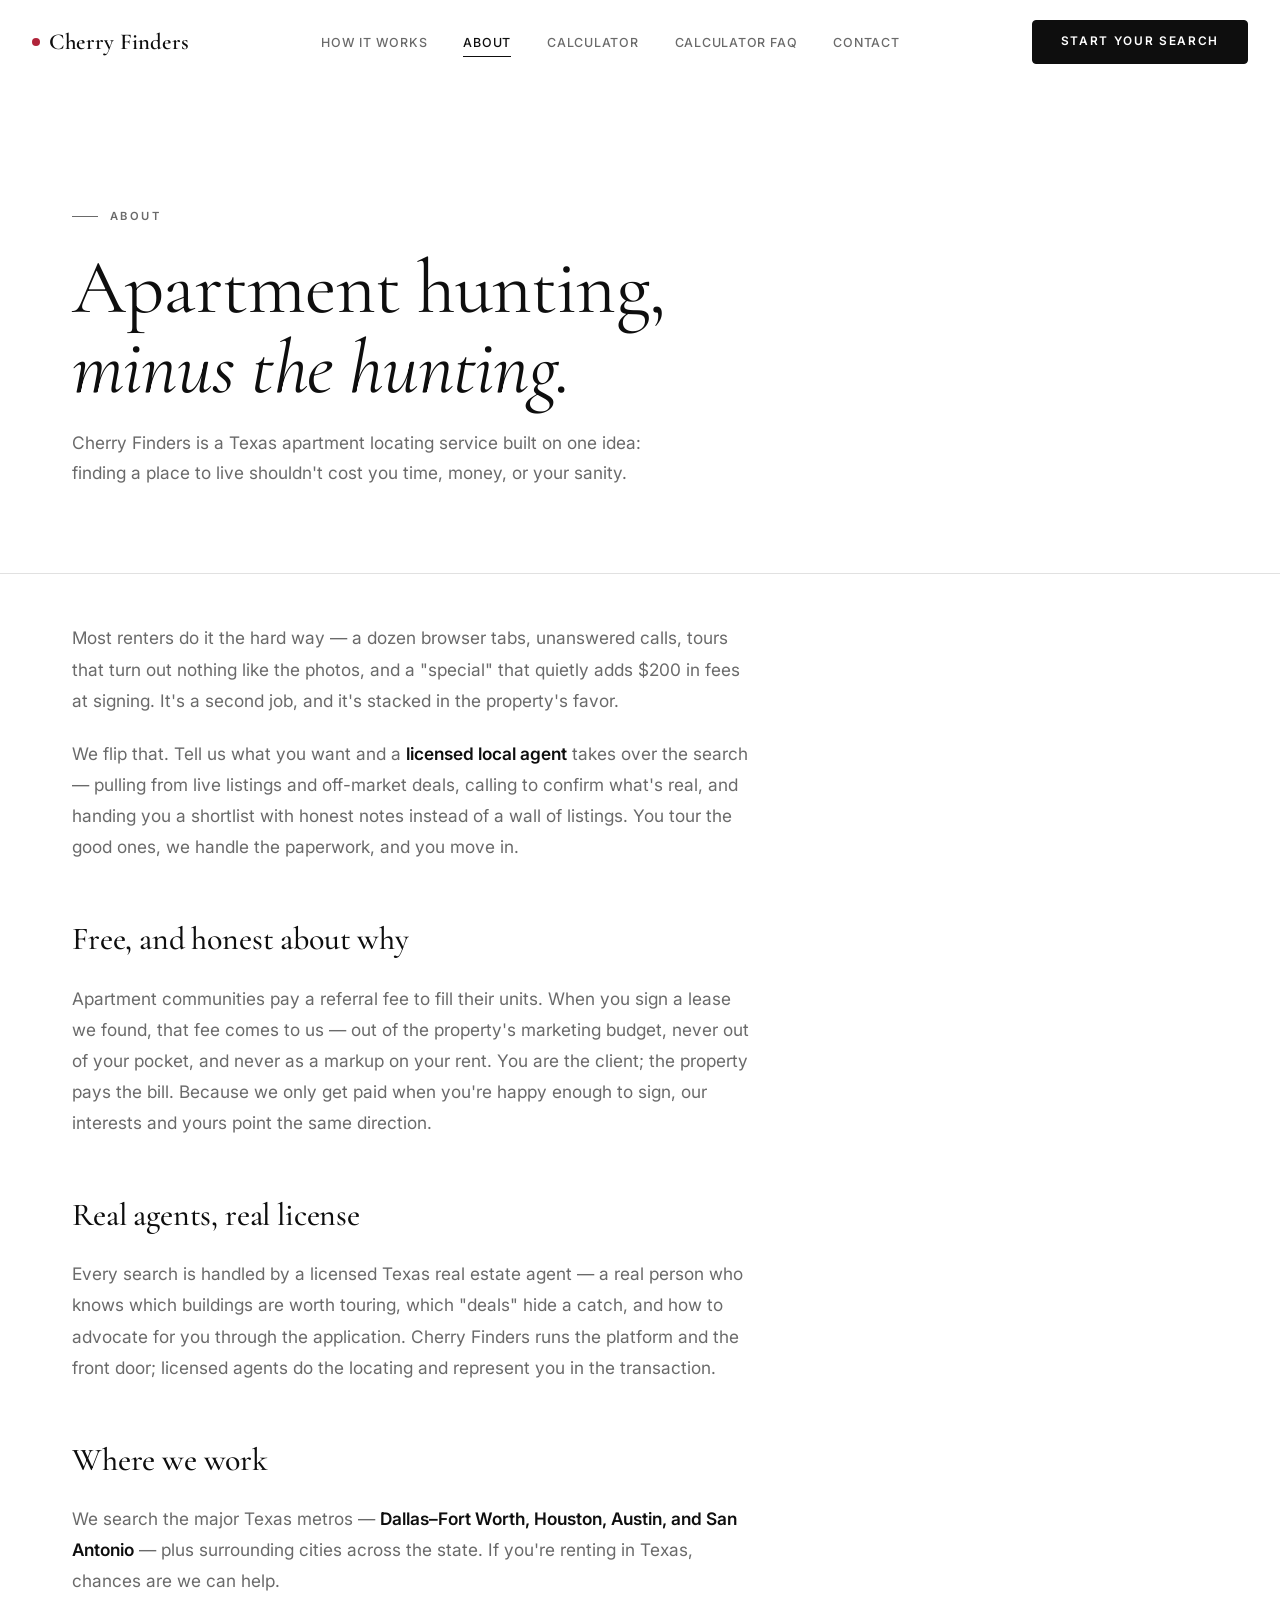
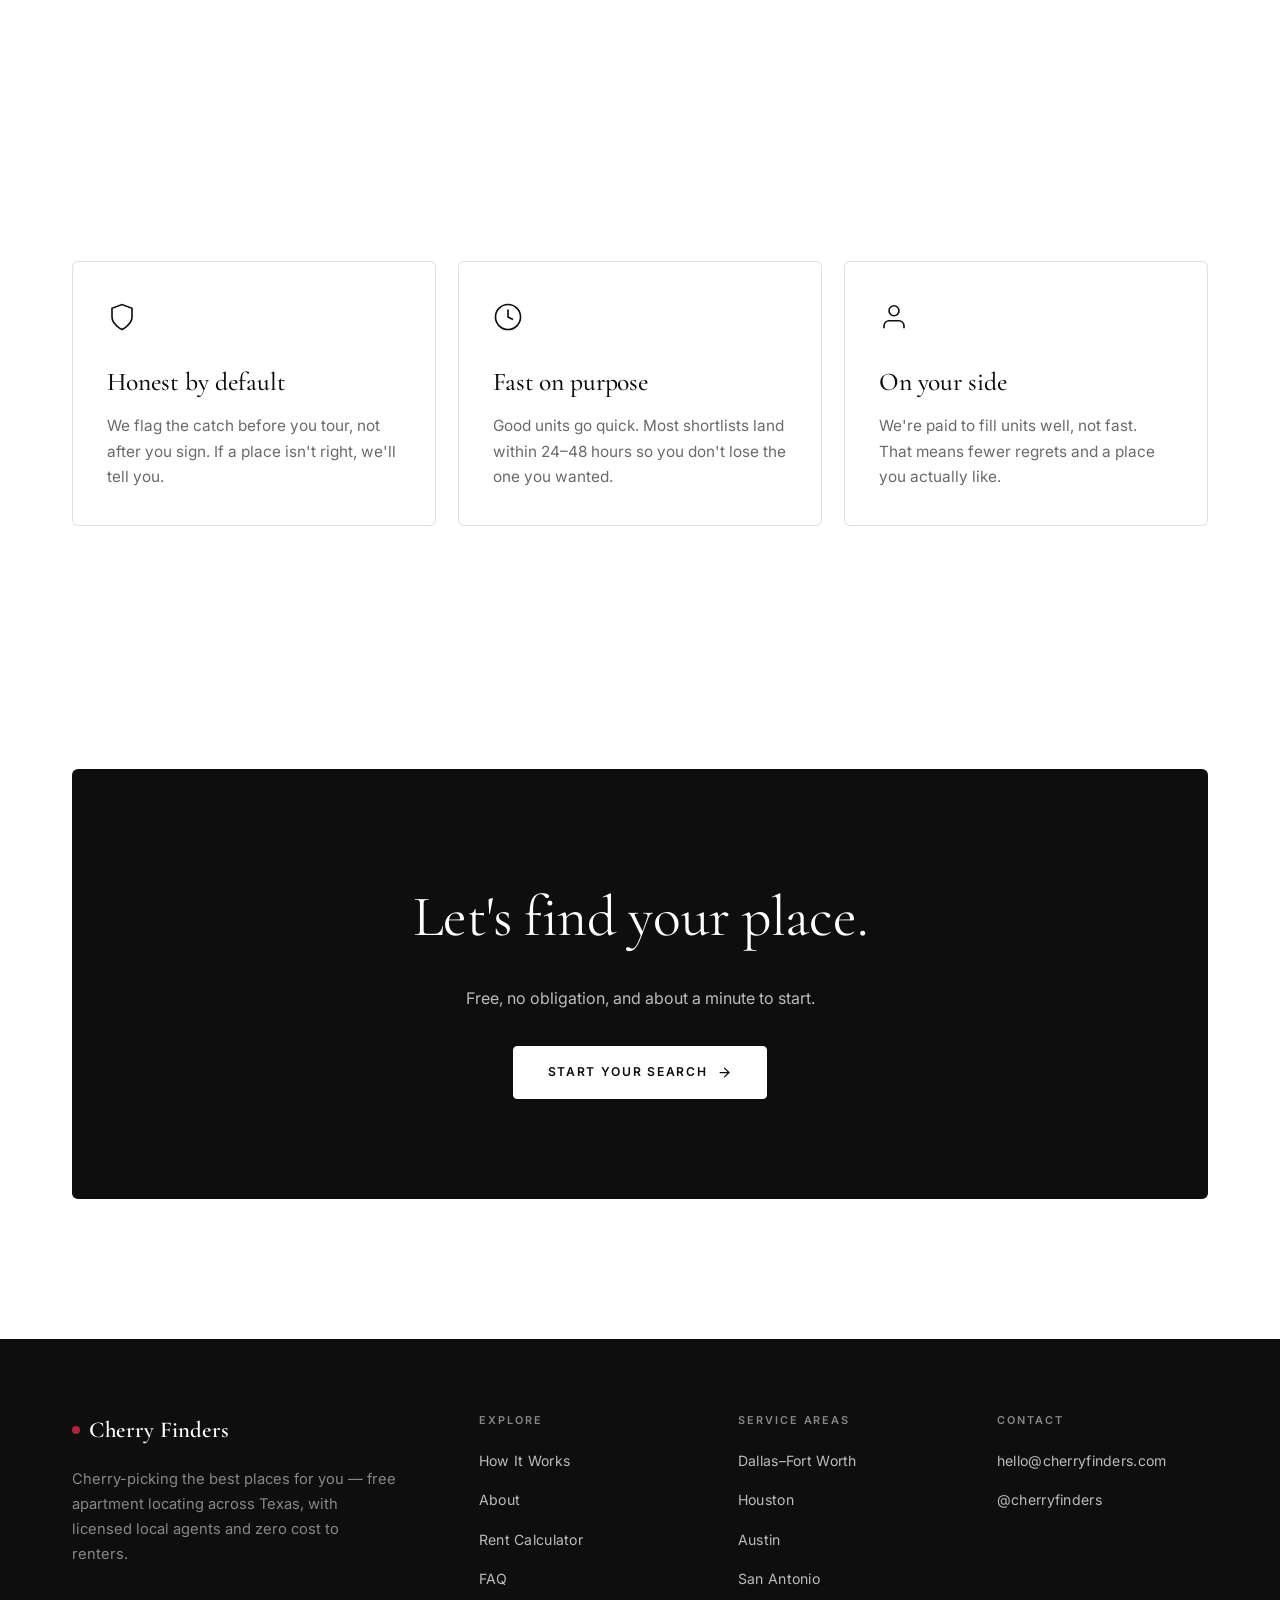
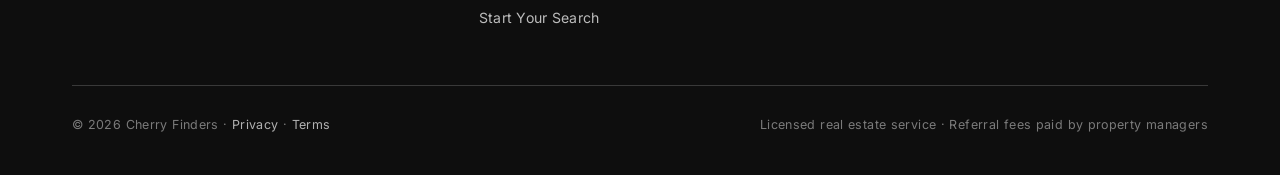
==== commit 8febfc6d: "Revise footer tagline for better messaging Updated footer tagline for clarity and engagement." ====
--- a/about.html
+++ b/about.html
@@ -6,7 +6,7 @@
 <meta name="description" content="About Cherry Finders — a Texas apartment locating service pairing renters with licensed local agents. Free to you, honest by design.">
 <meta name="theme-color" content="#FFFFFF">
 <title>About</title>
-<link rel="icon" href="data:image/svg+xml,%3Csvg xmlns='http://www.w3.org/2000/svg' viewBox='0 0 32 32'%3E%3Crect width='32' height='32' rx='7' fill='%2309080A'/%3E%3Ccircle cx='16' cy='19' r='7' fill='%23FF2E4D'/%3E%3Cpath d='M16 12 C18 6, 23 5, 26 6' stroke='%23FF6274' stroke-width='2' fill='none' stroke-linecap='round'/%3E%3C/svg%3E">
+<link rel="icon" href="data:image/svg+xml,%3Csvg xmlns='http://www.w3.org/2000/svg' viewBox='0 0 32 32'%3E%3Crect width='32' height='32' rx='7' fill='%230E0E0E'/%3E%3Ccircle cx='16' cy='19' r='7' fill='%23FFFFFF'/%3E%3Cpath d='M16 12 C18 6, 23 5, 26 6' stroke='%23FFFFFF' stroke-width='2' fill='none' stroke-linecap='round'/%3E%3C/svg%3E">
 <link rel="preconnect" href="https://fonts.googleapis.com">
 <link rel="preconnect" href="https://fonts.gstatic.com" crossorigin>
 <link rel="stylesheet" href="https://fonts.googleapis.com/css2?family=Cormorant+Garamond:ital,wght@0,300;0,400;0,500;0,600;1,300;1,400;1,500&family=Inter:wght@400;500;600;700&display=swap">
@@ -104,7 +104,7 @@
     <div class="footer-grid">
       <div>
         <a class="footer-brand" href="index.html"><span class="brand-dot"></span>Cherry Finders</a>
-        <p class="footer-tag">Free apartment locating across Texas. Licensed local agents, off-market deals, zero cost to renters.</p>
+        <p class="footer-tag">Cherry-picking the best places for you — free apartment locating across Texas, with licensed local agents and zero cost to renters.</p>
       </div>
       <div>
         <div class="foot-label">Explore</div>
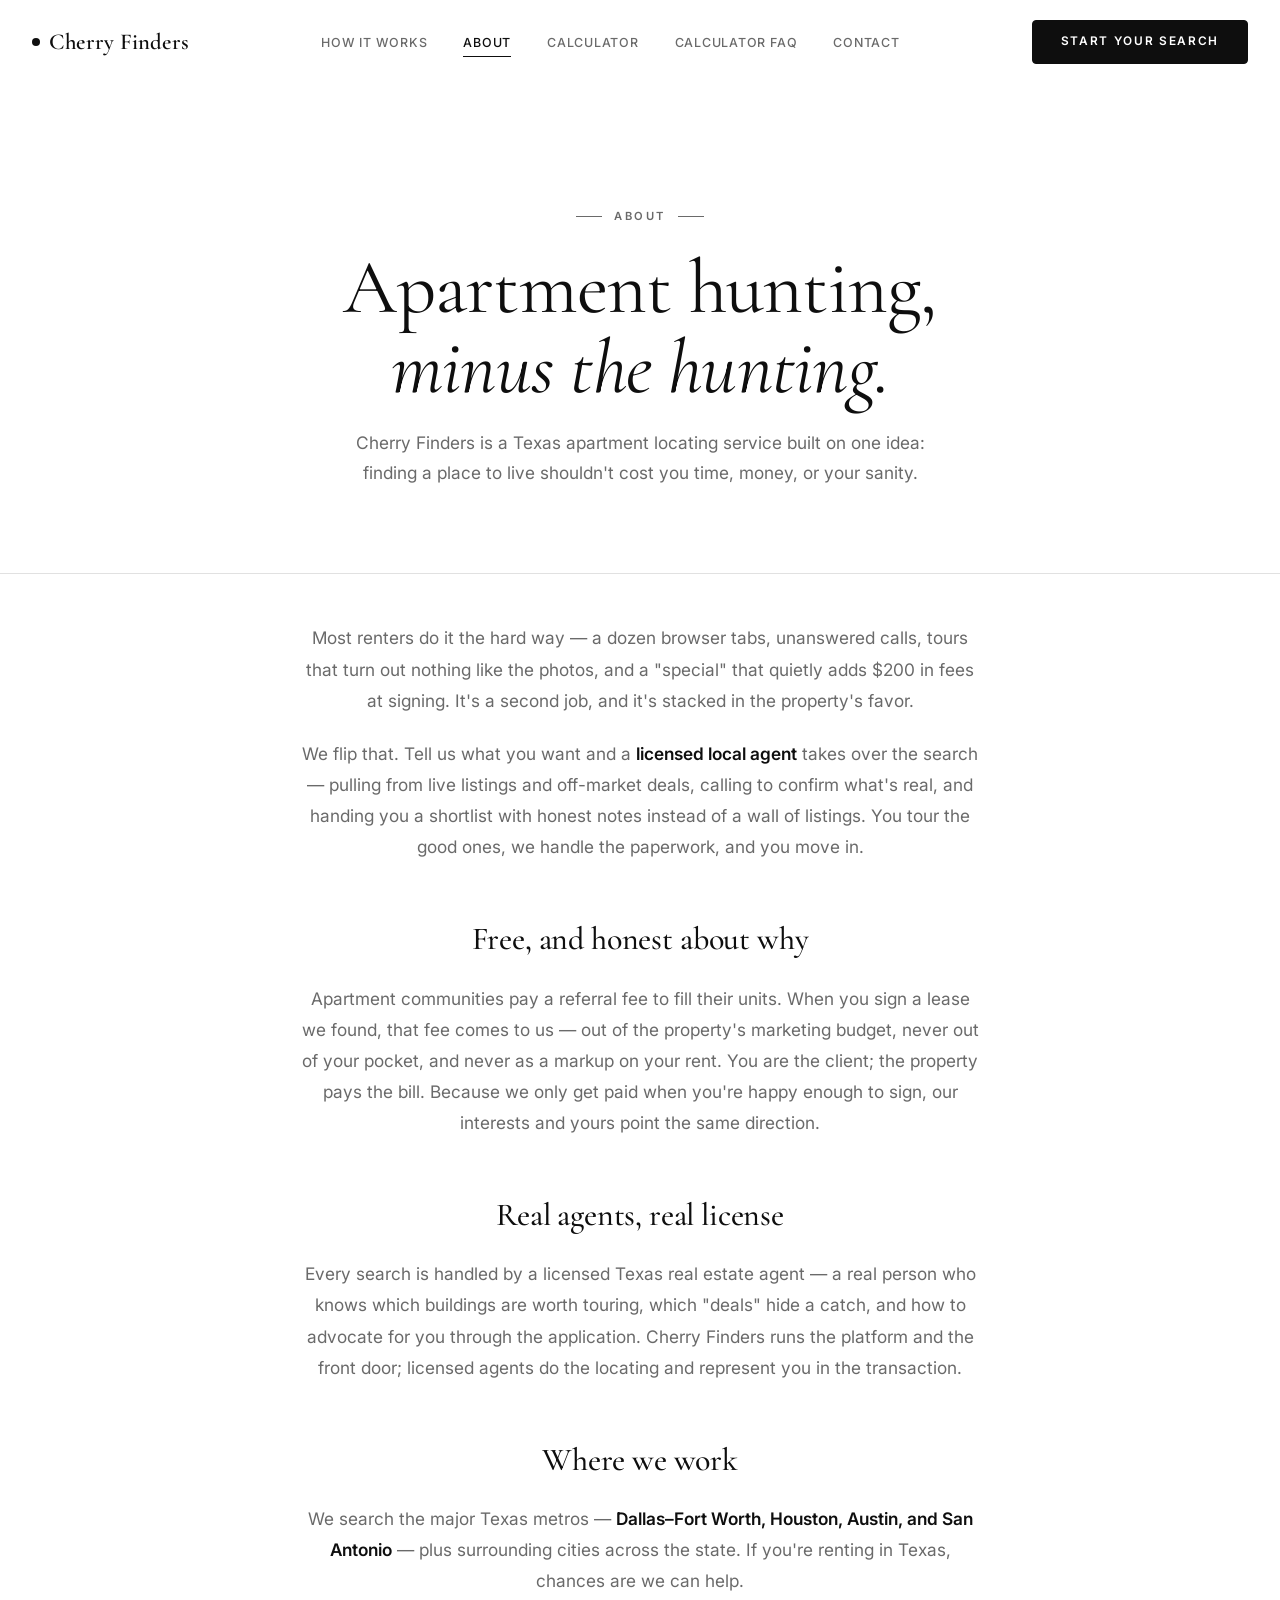
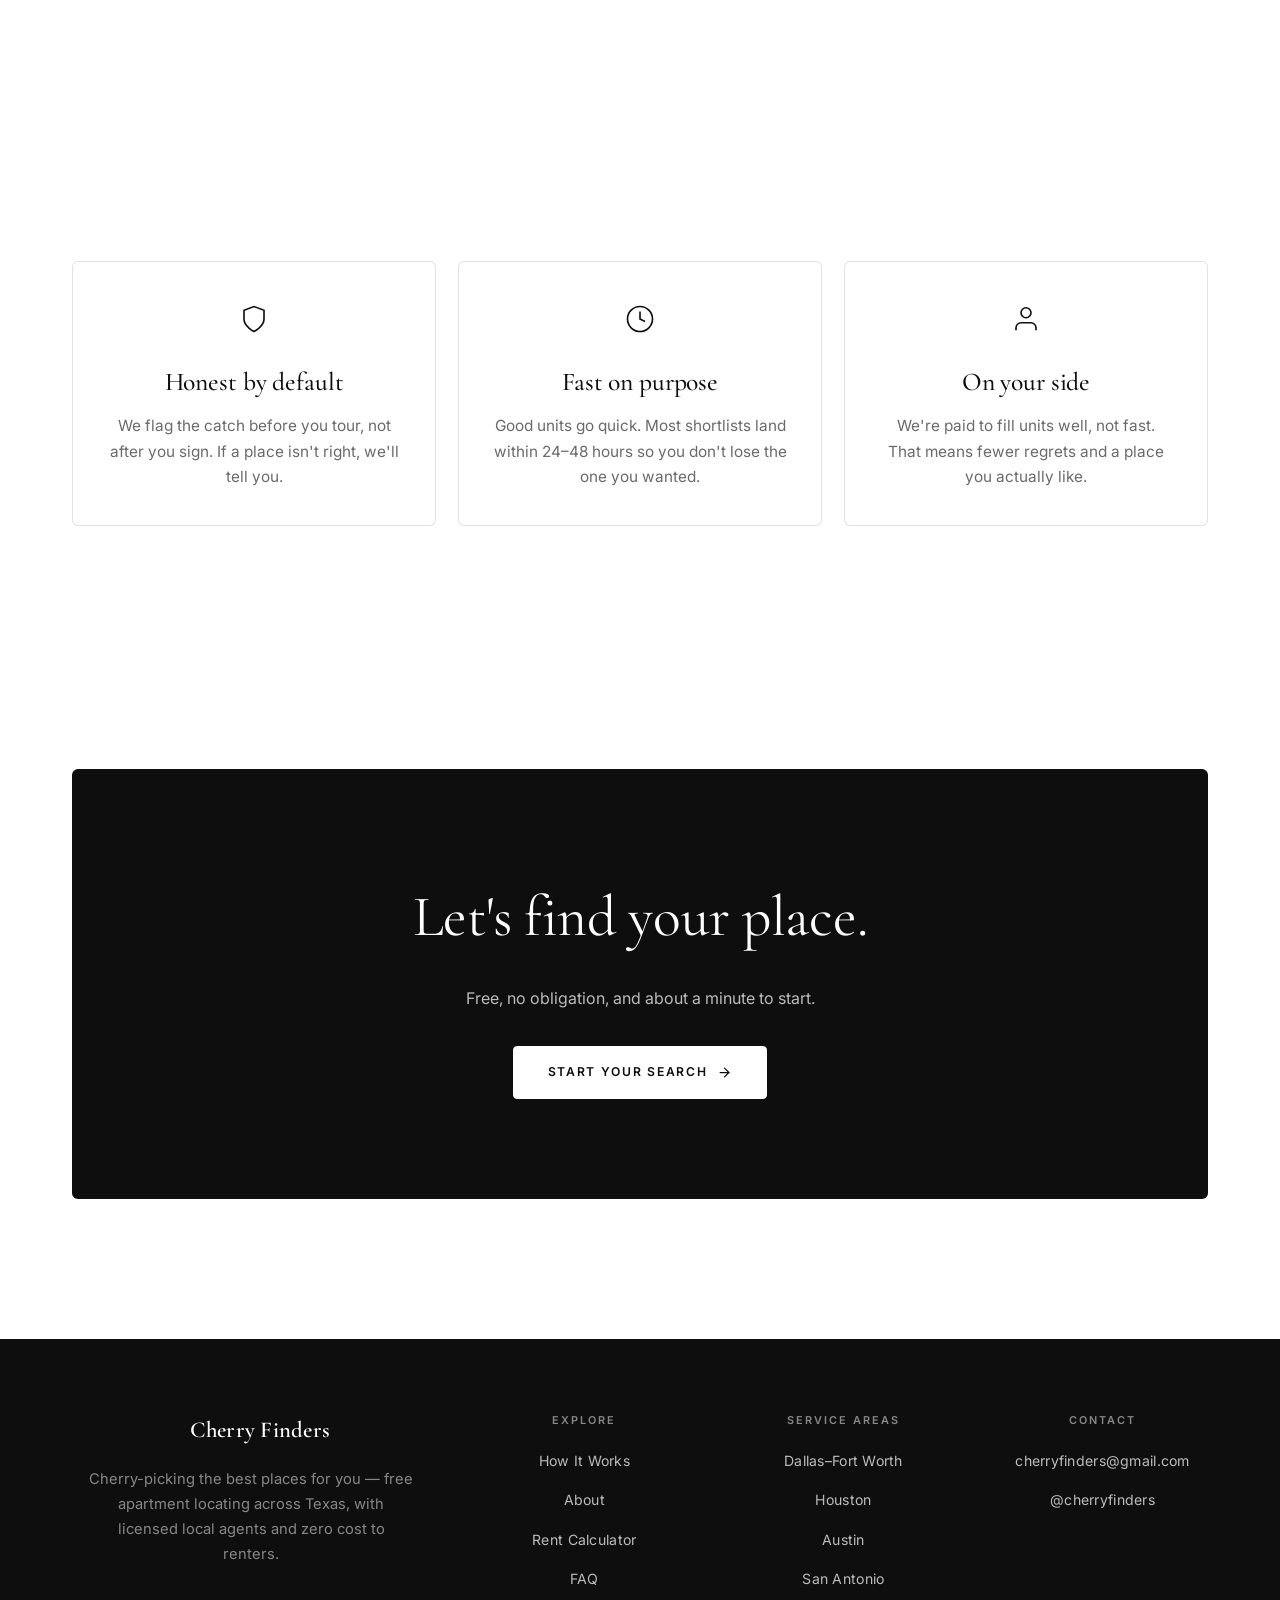
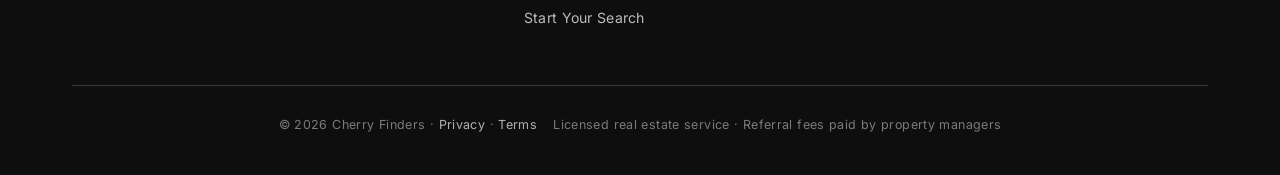
==== commit 7422a5f9: "Update about.html" ====
--- a/about.html
+++ b/about.html
@@ -10,7 +10,7 @@
 <link rel="preconnect" href="https://fonts.googleapis.com">
 <link rel="preconnect" href="https://fonts.gstatic.com" crossorigin>
 <link rel="stylesheet" href="https://fonts.googleapis.com/css2?family=Cormorant+Garamond:ital,wght@0,300;0,400;0,500;0,600;1,300;1,400;1,500&family=Inter:wght@400;500;600;700&display=swap">
-<link rel="stylesheet" href="style.css">
+<link rel="stylesheet" href="style.css?v=5">
 </head>
 <body>
 
@@ -128,7 +128,7 @@
       <div>
         <div class="foot-label">Contact</div>
         <ul class="foot-links">
-          <li><a href="mailto:hello@cherryfinders.com">hello@cherryfinders.com</a></li>
+          <li><a href="mailto:cherryfinders@gmail.com">cherryfinders@gmail.com</a></li>
           <li><a href="https://instagram.com/cherryfinders" target="_blank" rel="noopener">@cherryfinders</a></li>
         </ul>
       </div>
@@ -140,6 +140,6 @@
   </div>
 </footer>
 
-<script src="main.js"></script>
+<script src="main.js?v=5"></script>
 </body>
 </html>
--- a/style.css
+++ b/style.css
@@ -21,9 +21,9 @@
   --line-2: rgba(14,14,14,0.24);
   --line-w: rgba(255,255,255,0.18);   /* on dark */
 
-  /* signature accent — used sparingly (logo mark, rating) */
-  --cherry:   #B0243A;
-  --cherry-2: #C8354C;
+  /* accent removed — pure black & white */
+  --cherry:   #0E0E0E;
+  --cherry-2: #0E0E0E;
 
   --radius:    4px;
   --radius-lg: 6px;
@@ -73,7 +73,7 @@
   align-items: center;
   gap: 12px;
 }
-.eyebrow::before {
+.eyebrow::before, .eyebrow::after {
   content: '';
   width: 26px; height: 1px;
   background: var(--ink-2);
@@ -559,3 +559,25 @@
   .reveal { opacity: 1; transform: none; transition: none; }
   * { transition-duration: .01ms !important; }
 }
+
+/* ── CENTERED LAYOUT (everything centered) ─────────────────── */
+.wrap { text-align: center; }
+.hero-inner { margin-inline: auto; }
+.hero-actions { justify-content: center; }
+.trust-row { justify-content: center; }
+.sec-head { margin-inline: auto; }
+.lead { margin-inline: auto; }
+.feat-icon { place-items: center; margin-inline: auto; }
+.pills { justify-content: center; }
+.form-checklist { align-items: center; }
+.form-checklist li { justify-content: center; }
+.faq summary { justify-content: center; gap: 18px; }
+.faq-answer { text-align: center; margin-inline: auto; }
+.prose { margin-inline: auto; }
+.form-layout { justify-items: center; }
+.footer-grid { justify-items: center; }
+.footer-tag { margin-inline: auto; }
+.footer-bottom { justify-content: center; text-align: center; }
+.mobile-menu { text-align: center; }
+/* typing fields stay left-aligned for legibility while everything around them centers */
+input, select, textarea { text-align: left; }
